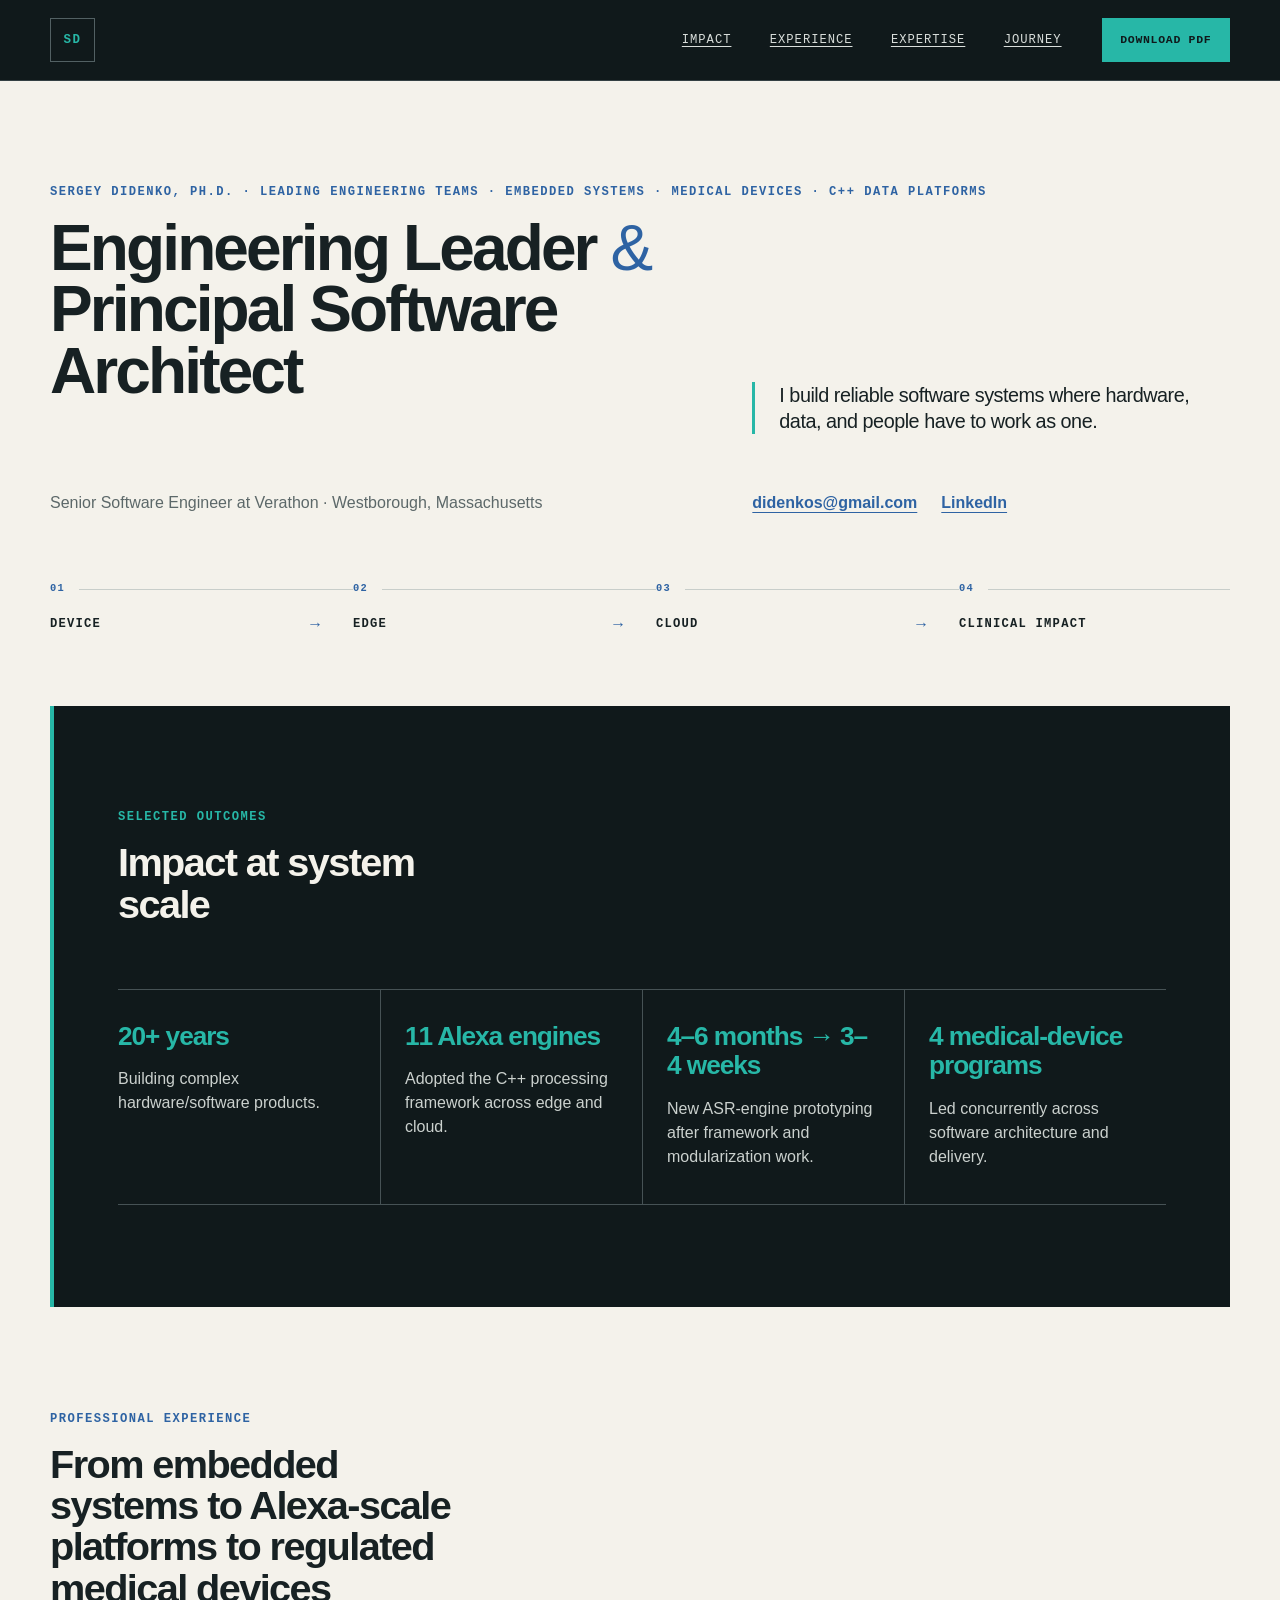
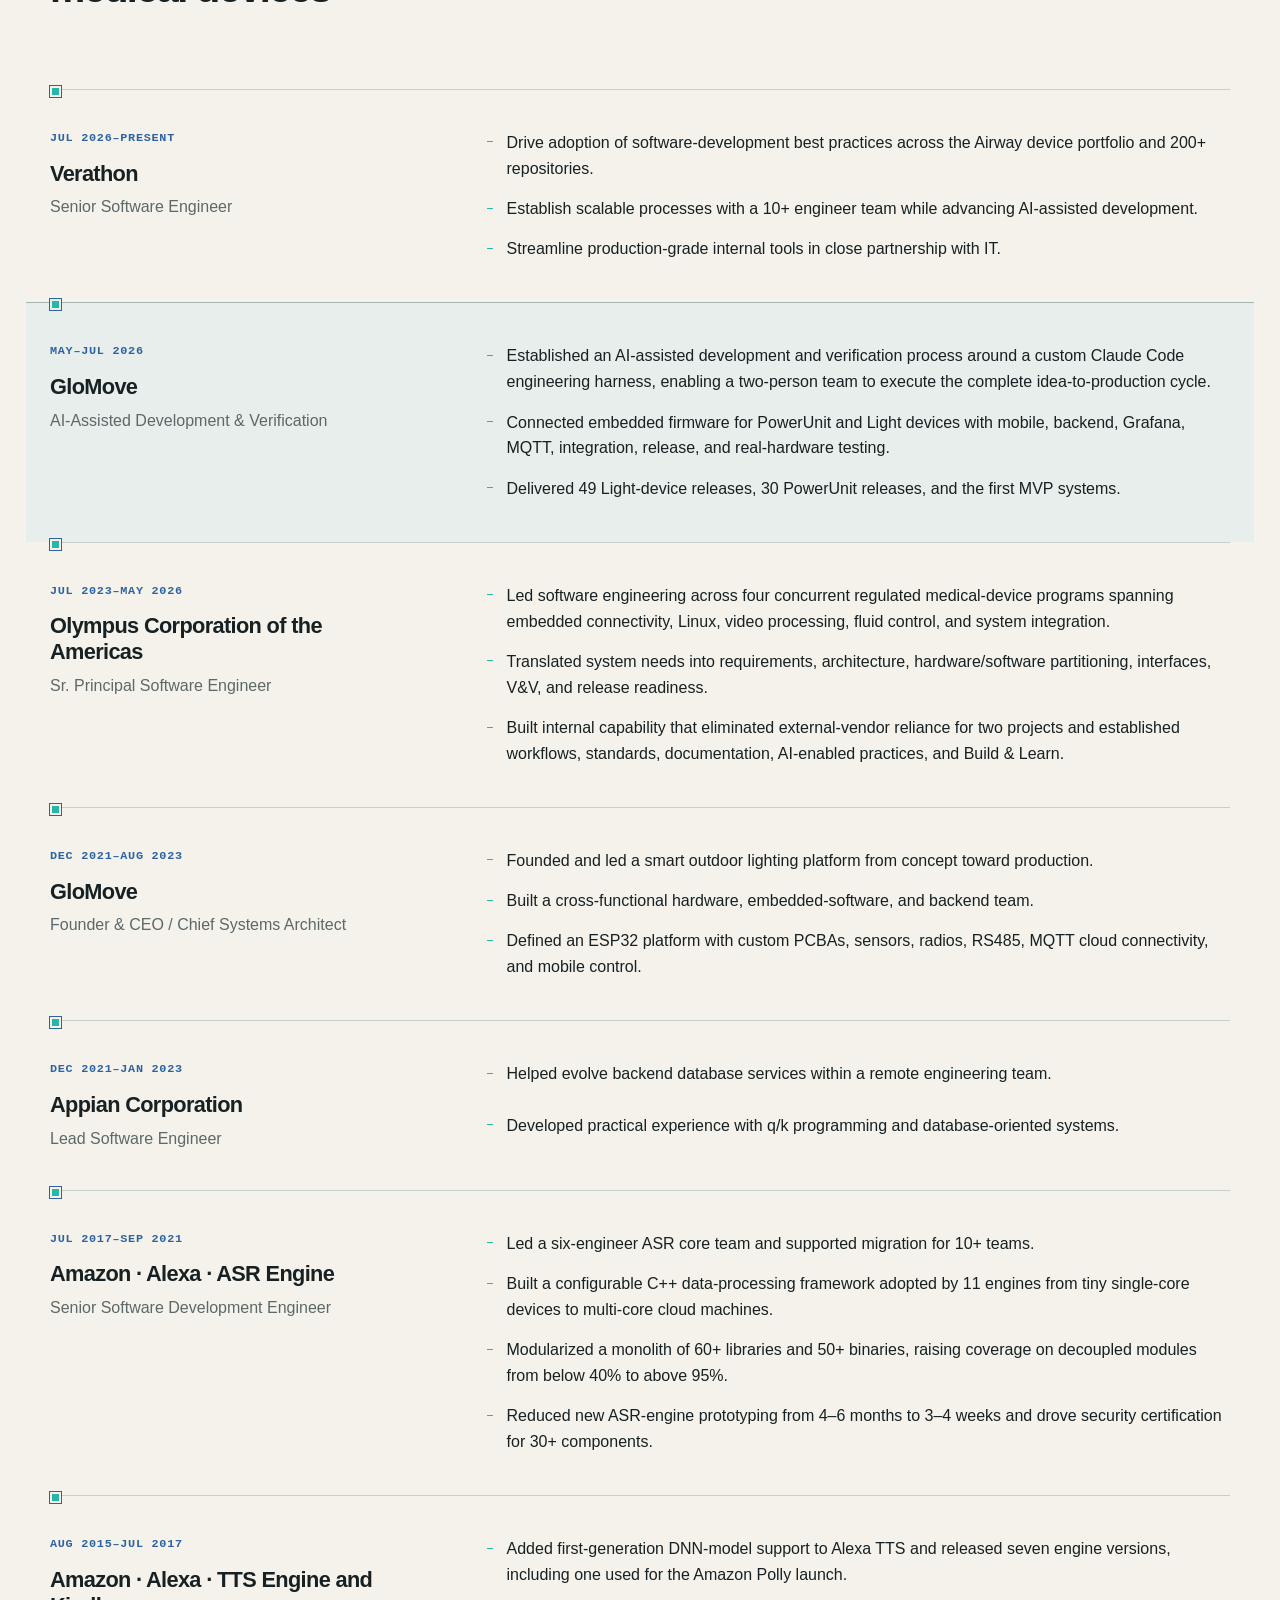
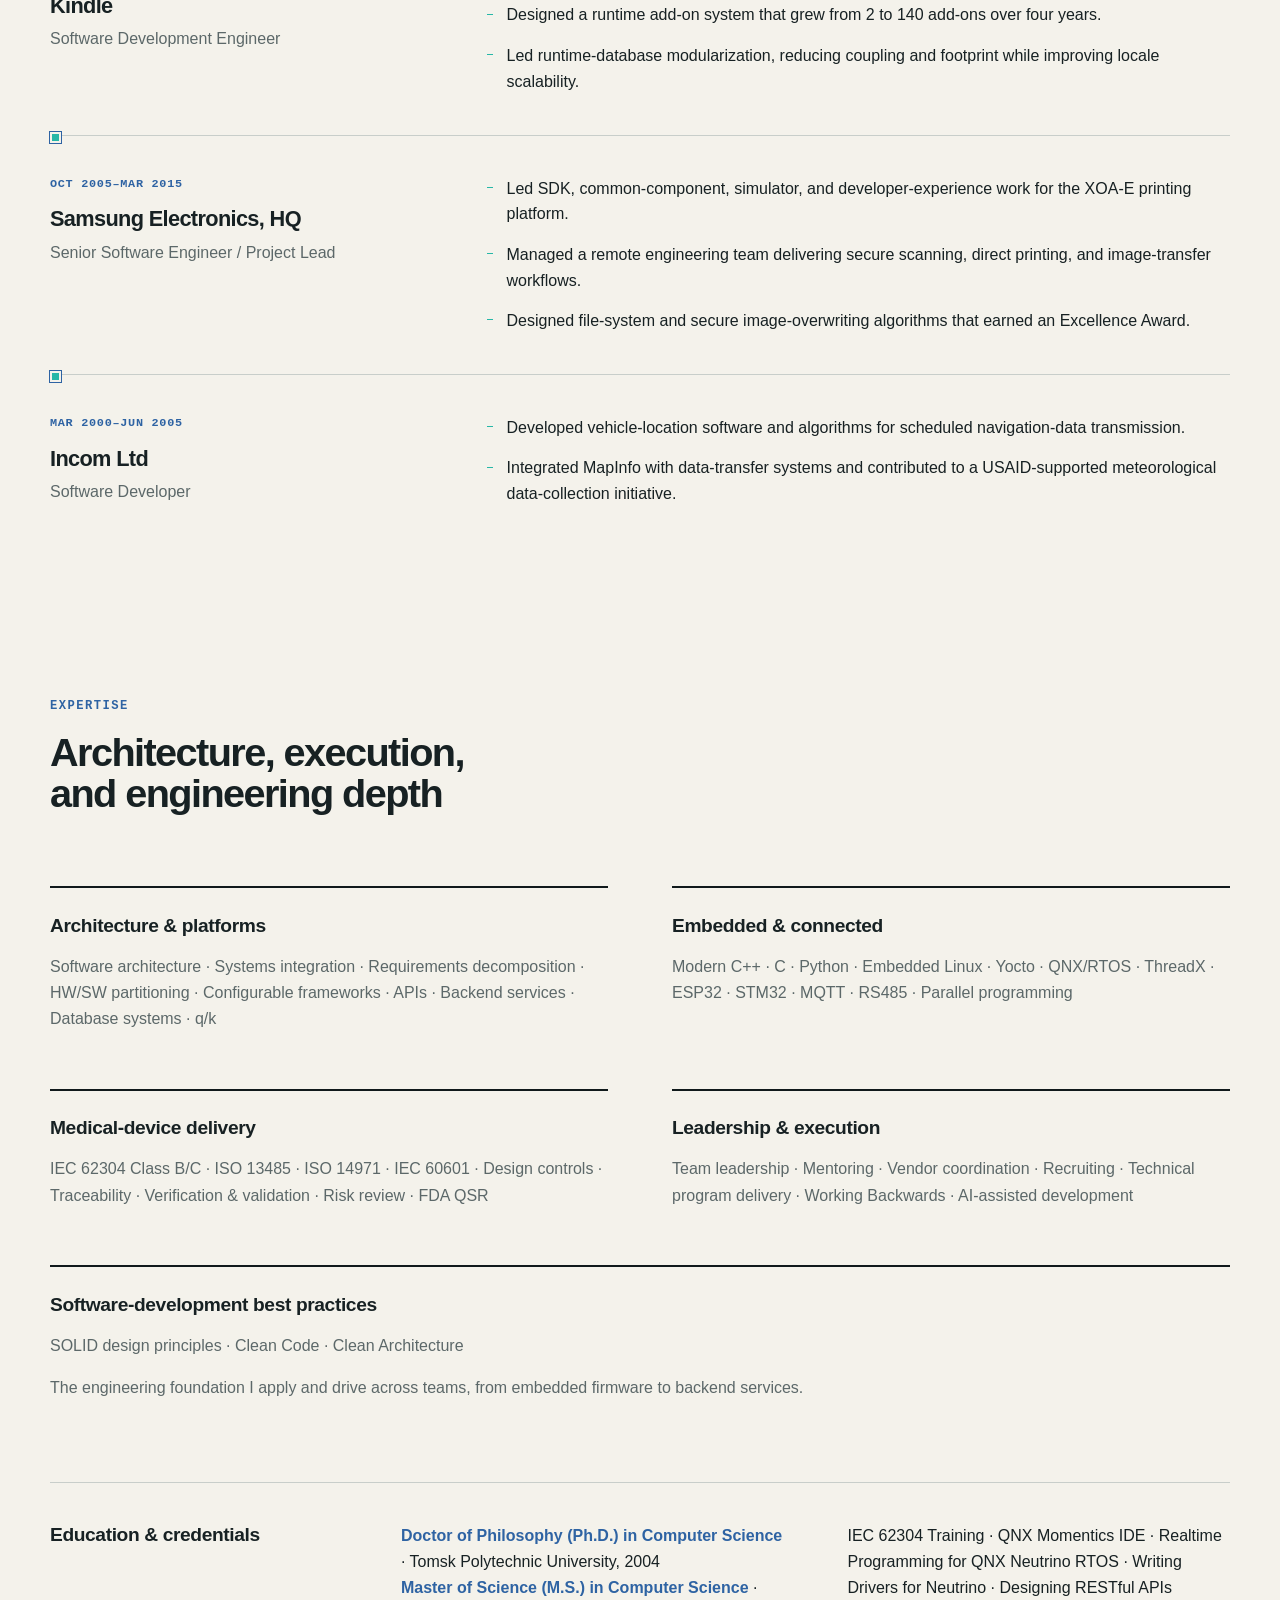
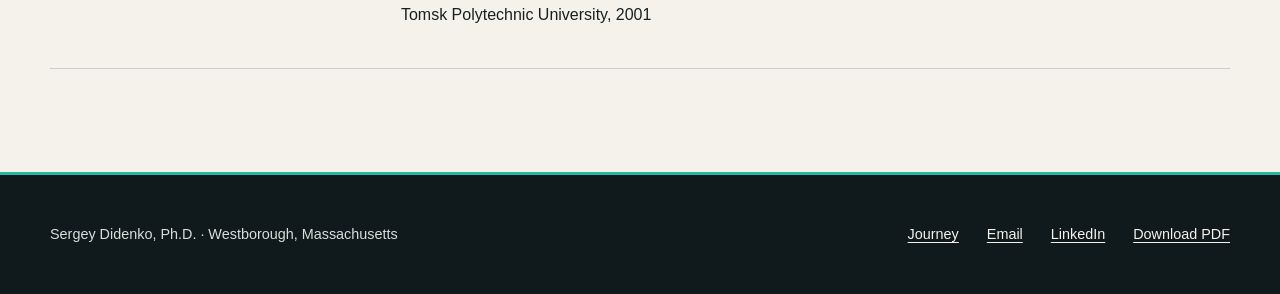
==== index.html @ 718d6b94 "Style the practices block like the other expertise cards Drop the white panel, teal left rail and bo" ====
<!doctype html>
<html lang="en">
<head>
  <meta charset="utf-8">
  <meta name="viewport" content="width=device-width, initial-scale=1">
  <meta name="description" content="Sergey Didenko, Ph.D. — engineering leader and principal software architect leading teams across embedded systems, Amazon Alexa, medical devices, and C++ data platforms.">
  <title>Sergey Didenko, Ph.D. | Engineering Leader &amp; Principal Software Architect</title>
  <link rel="stylesheet" href="styles.css">
  <script src="script.js" defer></script>
</head>
<body>
  <a class="skip-link" href="#main-content">Skip to content</a>
  <header class="site-header">
    <nav aria-label="Primary navigation">
      <a class="wordmark" href="#top" aria-label="Sergey Didenko, Ph.D., back to top">SD</a>
      <div class="nav-links">
        <a href="#impact">Impact</a>
        <a href="#experience">Experience</a>
        <a href="#expertise">Expertise</a>
        <a href="journey/">Journey</a>
      </div>
      <a class="button button-primary" href="assets/Sergey_Didenko_Resume.pdf" download>Download PDF</a>
    </nav>
  </header>
  <main id="main-content">
    <section class="hero" id="top" aria-labelledby="hero-title">
      <p class="eyebrow">Sergey Didenko, Ph.D. · Leading Engineering Teams · Embedded systems · Medical devices · C++ data platforms</p>
      <h1 id="hero-title">Engineering Leader <span>&amp;</span><br>Principal Software Architect</h1>
      <p class="hero-statement">I build reliable software systems where hardware, data, and people have to work as one.</p>
      <p class="current-role">Senior Software Engineer at Verathon · Westborough, Massachusetts</p>
      <div class="contact-links" aria-label="Contact links">
        <a href="mailto:didenkos@gmail.com">didenkos@gmail.com</a>
        <a href="https://www.linkedin.com/in/didenkos">LinkedIn</a>
      </div>
      <ol class="systems-path" aria-label="Systems perspective">
        <li>Device</li><li>Edge</li><li>Cloud</li><li>Clinical Impact</li>
      </ol>
    </section>
    <section class="impact section" id="impact" aria-labelledby="impact-title">
      <p class="section-kicker">Selected outcomes</p>
      <h2 class="reveal" id="impact-title">Impact at system scale</h2>
      <div class="impact-grid">
        <article class="reveal"><strong>20+ years</strong><p>Building complex hardware/software products.</p></article>
        <article class="reveal"><strong>11 Alexa engines</strong><p>Adopted the C++ processing framework across edge and cloud.</p></article>
        <article class="reveal"><strong>4–6 months → 3–4 weeks</strong><p>New ASR-engine prototyping after framework and modularization work.</p></article>
        <article class="reveal"><strong>4 medical-device programs</strong><p>Led concurrently across software architecture and delivery.</p></article>
      </div>
    </section>
    <section class="experience section" id="experience" aria-labelledby="experience-title">
      <p class="section-kicker">Professional experience</p>
      <h2 class="reveal" id="experience-title">From embedded systems to Alexa-scale platforms to regulated medical devices</h2>
      <article class="experience-item reveal">
        <header><p class="date">Jul 2026–Present</p><h3>Verathon</h3><p>Senior Software Engineer</p></header>
        <ul><li>Drive adoption of software-development best practices across the Airway device portfolio and 200+ repositories.</li><li>Establish scalable processes with a 10+ engineer team while advancing AI-assisted development.</li><li>Streamline production-grade internal tools in close partnership with IT.</li></ul>
      </article>
      <article class="experience-item reveal featured-project">
        <header><p class="date">May–Jul 2026</p><h3>GloMove</h3><p>AI-Assisted Development &amp; Verification</p></header>
        <ul><li>Established an AI-assisted development and verification process around a custom Claude Code engineering harness, enabling a two-person team to execute the complete idea-to-production cycle.</li><li>Connected embedded firmware for PowerUnit and Light devices with mobile, backend, Grafana, MQTT, integration, release, and real-hardware testing.</li><li>Delivered 49 Light-device releases, 30 PowerUnit releases, and the first MVP systems.</li></ul>
      </article>
      <article class="experience-item reveal">
        <header><p class="date">Jul 2023–May 2026</p><h3>Olympus Corporation of the Americas</h3><p>Sr. Principal Software Engineer</p></header>
        <ul><li>Led software engineering across four concurrent regulated medical-device programs spanning embedded connectivity, Linux, video processing, fluid control, and system integration.</li><li>Translated system needs into requirements, architecture, hardware/software partitioning, interfaces, V&amp;V, and release readiness.</li><li>Built internal capability that eliminated external-vendor reliance for two projects and established workflows, standards, documentation, AI-enabled practices, and Build &amp; Learn.</li></ul>
      </article>
      <article class="experience-item reveal">
        <header><p class="date">Dec 2021–Aug 2023</p><h3>GloMove</h3><p>Founder &amp; CEO / Chief Systems Architect</p></header>
        <ul><li>Founded and led a smart outdoor lighting platform from concept toward production.</li><li>Built a cross-functional hardware, embedded-software, and backend team.</li><li>Defined an ESP32 platform with custom PCBAs, sensors, radios, RS485, MQTT cloud connectivity, and mobile control.</li></ul>
      </article>
      <article class="experience-item reveal">
        <header><p class="date">Dec 2021–Jan 2023</p><h3>Appian Corporation</h3><p>Lead Software Engineer</p></header>
        <ul><li>Helped evolve backend database services within a remote engineering team.</li><li>Developed practical experience with q/k programming and database-oriented systems.</li></ul>
      </article>
      <article class="experience-item reveal">
        <header><p class="date">Jul 2017–Sep 2021</p><h3>Amazon · Alexa · ASR Engine</h3><p>Senior Software Development Engineer</p></header>
        <ul><li>Led a six-engineer ASR core team and supported migration for 10+ teams.</li><li>Built a configurable C++ data-processing framework adopted by 11 engines from tiny single-core devices to multi-core cloud machines.</li><li>Modularized a monolith of 60+ libraries and 50+ binaries, raising coverage on decoupled modules from below 40% to above 95%.</li><li>Reduced new ASR-engine prototyping from 4–6 months to 3–4 weeks and drove security certification for 30+ components.</li></ul>
      </article>
      <article class="experience-item reveal">
        <header><p class="date">Aug 2015–Jul 2017</p><h3>Amazon · Alexa · TTS Engine and Kindle</h3><p>Software Development Engineer</p></header>
        <ul><li>Added first-generation DNN-model support to Alexa TTS and released seven engine versions, including one used for the Amazon Polly launch.</li><li>Designed a runtime add-on system that grew from 2 to 140 add-ons over four years.</li><li>Led runtime-database modularization, reducing coupling and footprint while improving locale scalability.</li></ul>
      </article>
      <article class="experience-item reveal">
        <header><p class="date">Oct 2005–Mar 2015</p><h3>Samsung Electronics, HQ</h3><p>Senior Software Engineer / Project Lead</p></header>
        <ul><li>Led SDK, common-component, simulator, and developer-experience work for the XOA-E printing platform.</li><li>Managed a remote engineering team delivering secure scanning, direct printing, and image-transfer workflows.</li><li>Designed file-system and secure image-overwriting algorithms that earned an Excellence Award.</li></ul>
      </article>
      <article class="experience-item reveal">
        <header><p class="date">Mar 2000–Jun 2005</p><h3>Incom Ltd</h3><p>Software Developer</p></header>
        <ul><li>Developed vehicle-location software and algorithms for scheduled navigation-data transmission.</li><li>Integrated MapInfo with data-transfer systems and contributed to a USAID-supported meteorological data-collection initiative.</li></ul>
      </article>
    </section>
    <section class="expertise section" id="expertise" aria-labelledby="expertise-title">
      <p class="section-kicker">Expertise</p>
      <h2 class="reveal" id="expertise-title">Architecture, execution, and engineering depth</h2>
      <div class="expertise-grid">
        <article class="reveal"><h3>Architecture &amp; platforms</h3><p>Software architecture · Systems integration · Requirements decomposition · HW/SW partitioning · Configurable frameworks · APIs · Backend services · Database systems · q/k</p></article>
        <article class="reveal"><h3>Embedded &amp; connected</h3><p>Modern C++ · C · Python · Embedded Linux · Yocto · QNX/RTOS · ThreadX · ESP32 · STM32 · MQTT · RS485 · Parallel programming</p></article>
        <article class="reveal"><h3>Medical-device delivery</h3><p>IEC 62304 Class B/C · ISO 13485 · ISO 14971 · IEC 60601 · Design controls · Traceability · Verification &amp; validation · Risk review · FDA QSR</p></article>
        <article class="reveal"><h3>Leadership &amp; execution</h3><p>Team leadership · Mentoring · Vendor coordination · Recruiting · Technical program delivery · Working Backwards · AI-assisted development</p></article>
        <article class="practice-block reveal"><h3>Software-development best practices</h3><p>SOLID design principles · Clean Code · Clean Architecture</p><p>The engineering foundation I apply and drive across teams, from embedded firmware to backend services.</p></article>
      </div>
      <div class="credentials reveal">
        <h3>Education &amp; credentials</h3>
        <p><strong>Doctor of Philosophy (Ph.D.) in Computer Science</strong> · Tomsk Polytechnic University, 2004<br><strong>Master of Science (M.S.) in Computer Science</strong> · Tomsk Polytechnic University, 2001</p>
        <p>IEC 62304 Training · QNX Momentics IDE · Realtime Programming for QNX Neutrino RTOS · Writing Drivers for Neutrino · Designing RESTful APIs</p>
      </div>
    </section>
  </main>
  <footer>
    <p>Sergey Didenko, Ph.D. · Westborough, Massachusetts</p>
    <div><a href="journey/">Journey</a><a href="mailto:didenkos@gmail.com">Email</a><a href="https://www.linkedin.com/in/didenkos">LinkedIn</a><a href="assets/Sergey_Didenko_Resume.pdf" download>Download PDF</a></div>
  </footer>
</body>
</html>
---- styles.css ----
:root {
  --graphite: #10191b;
  --ivory: #f4f2eb;
  --signal: #27b7a7;
  --technical-blue: #2e63a3;
  --ink: #172123;
  --muted: #5c6869;
  --line: #c8ceca;
  --surface: #ffffff;
  --display: "Aptos Display", "Segoe UI", Inter, Arial, sans-serif;
  --body: Aptos, "Segoe UI", Inter, Arial, sans-serif;
  --mono: "SFMono-Regular", Consolas, "Liberation Mono", monospace;
  --content: 1180px;
  color-scheme: light;
}

* { box-sizing: border-box; }

html {
  overflow-x: hidden;
  scroll-behavior: smooth;
}

body {
  margin: 0;
  color: var(--ink);
  background: var(--ivory);
  font-family: var(--body);
  font-size: 1rem;
  line-height: 1.65;
  text-rendering: optimizeLegibility;
}

a {
  color: inherit;
  text-decoration-thickness: 1px;
  text-underline-offset: 0.22em;
}

a:hover { text-decoration-thickness: 2px; }

:focus-visible {
  outline: 3px solid var(--graphite);
  outline-offset: 3px;
  box-shadow: 0 0 0 3px var(--surface);
}

::selection {
  color: var(--graphite);
  background: var(--signal);
}

.skip-link {
  position: fixed;
  z-index: 100;
  top: 0.75rem;
  left: 0.75rem;
  padding: 0.7rem 1rem;
  color: var(--graphite);
  background: var(--signal);
  font-weight: 800;
  transform: translateY(-180%);
}

.skip-link:focus { transform: translateY(0); }

.site-header {
  position: relative;
  z-index: 10;
  color: var(--ivory);
  background: var(--graphite);
  border-bottom: 1px solid #344043;
}

.site-header nav {
  width: min(calc(100% - 4rem), var(--content));
  min-height: 5rem;
  margin: 0 auto;
  display: grid;
  grid-template-columns: auto 1fr auto;
  align-items: center;
  gap: 2.5rem;
}

.wordmark {
  width: 2.8rem;
  height: 2.8rem;
  display: grid;
  place-items: center;
  border: 1px solid #526063;
  color: var(--signal);
  font-family: var(--mono);
  font-size: 0.78rem;
  font-weight: 800;
  letter-spacing: 0.12em;
  text-decoration: none;
}

.nav-links {
  justify-self: end;
  display: flex;
  align-items: center;
  gap: clamp(1.25rem, 3vw, 2.5rem);
  font-family: var(--mono);
  font-size: 0.76rem;
  letter-spacing: 0.08em;
  text-transform: uppercase;
}

.nav-links a { color: #d9dedb; }

.button {
  display: inline-flex;
  min-height: 2.75rem;
  align-items: center;
  justify-content: center;
  padding: 0.65rem 1.1rem;
  border: 1px solid currentColor;
  font-family: var(--mono);
  font-size: 0.72rem;
  font-weight: 800;
  letter-spacing: 0.06em;
  line-height: 1.2;
  text-decoration: none;
  text-transform: uppercase;
}

.button-primary {
  color: var(--graphite);
  background: var(--signal);
  border-color: var(--signal);
}

main { overflow: hidden; }

.hero {
  width: min(calc(100% - 4rem), var(--content));
  min-height: 38rem;
  margin: 0 auto;
  padding: clamp(4.5rem, 8vw, 8rem) 0 4.5rem;
  display: grid;
  grid-template-columns: repeat(12, minmax(0, 1fr));
  column-gap: 1.5rem;
  align-content: center;
}

.eyebrow,
.section-kicker {
  margin: 0 0 1rem;
  color: var(--technical-blue);
  font-family: var(--mono);
  font-size: 0.76rem;
  font-weight: 800;
  letter-spacing: 0.12em;
  line-height: 1.5;
  text-transform: uppercase;
}

.hero .eyebrow { grid-column: 1 / -1; }

.hero h1 {
  grid-column: 1 / 10;
  margin: 0;
  max-width: 17ch;
  font-family: var(--display);
  font-size: clamp(3.2rem, 5vw, 4.6rem);
  font-weight: 720;
  letter-spacing: -0.045em;
  line-height: 0.96;
}

.hero h1 span {
  color: var(--technical-blue);
  font-weight: 400;
}

.hero-statement {
  grid-column: 8 / -1;
  margin: -1.25rem 0 0;
  padding-left: 1.5rem;
  border-left: 3px solid var(--signal);
  font-family: var(--display);
  font-size: clamp(1.15rem, 1.55vw, 1.45rem);
  font-weight: 520;
  letter-spacing: -0.025em;
  line-height: 1.32;
}

.current-role {
  grid-column: 1 / 7;
  margin: 3.5rem 0 0;
  color: var(--muted);
  font-size: 1rem;
}

.contact-links {
  grid-column: 8 / -1;
  align-self: end;
  display: flex;
  flex-wrap: wrap;
  gap: 0.75rem 1.5rem;
  margin-top: 3.5rem;
  color: var(--technical-blue);
  font-weight: 700;
}

.systems-path {
  grid-column: 1 / -1;
  position: relative;
  margin: 4.5rem 0 0;
  padding: 1.5rem 0 0;
  display: grid;
  grid-template-columns: repeat(4, 1fr);
  gap: 2rem;
  border-top: 1px solid var(--line);
  list-style: none;
  counter-reset: path-step;
}

.systems-path li {
  position: relative;
  color: var(--ink);
  font-family: var(--mono);
  font-size: 0.76rem;
  font-weight: 800;
  letter-spacing: 0.1em;
  text-transform: uppercase;
  counter-increment: path-step;
}

.systems-path li::before {
  content: "0" counter(path-step);
  position: absolute;
  top: -2.1rem;
  left: 0;
  min-width: 1.8rem;
  color: var(--technical-blue);
  background: var(--ivory);
  font-size: 0.65rem;
}

.systems-path li::after {
  content: "→";
  position: absolute;
  top: -0.1rem;
  right: 0;
  color: var(--technical-blue);
  font-size: 1rem;
}

.systems-path li:last-child::after { content: ""; }

.section {
  width: min(calc(100% - 4rem), var(--content));
  margin: 0 auto;
  padding: clamp(4.5rem, 8vw, 8rem) 0;
}

.section h2 {
  max-width: 20ch;
  margin: 0;
  font-family: var(--display);
  font-size: clamp(1.75rem, 3.1vw, 2.9rem);
  font-weight: 720;
  letter-spacing: -0.04em;
  line-height: 1.04;
}

.impact {
  position: relative;
  width: min(calc(100% - 4rem), var(--content));
  padding: clamp(4.5rem, 8vw, 6.5rem) clamp(2rem, 5vw, 4.5rem);
  color: var(--ivory);
  background: var(--graphite);
  border-left: 4px solid var(--signal);
}

.impact .section-kicker { color: var(--signal); }

.impact h2 { max-width: 14ch; }

.impact-grid {
  margin-top: 4rem;
  display: grid;
  grid-template-columns: repeat(4, minmax(0, 1fr));
  border-top: 1px solid #465255;
  border-bottom: 1px solid #465255;
}

.impact-grid article {
  min-width: 0;
  padding: 2rem 1.5rem 2.2rem 0;
}

.impact-grid article + article {
  padding-left: 1.5rem;
  border-left: 1px solid #465255;
}

.impact-grid strong {
  display: block;
  color: var(--signal);
  font-family: var(--display);
  font-size: clamp(1.55rem, 2.05vw, 2.05rem);
  font-weight: 680;
  letter-spacing: -0.04em;
  line-height: 1.12;
}

.impact-grid p {
  margin: 1rem 0 0;
  color: #cbd1ce;
  font-size: 1rem;
  line-height: 1.5;
}

.experience { padding-bottom: 3rem; }

.experience > h2 { margin-bottom: 5rem; }

.experience-item {
  position: relative;
  padding: 2.5rem 0;
  display: grid;
  grid-template-columns: minmax(15rem, 0.75fr) 1.55fr;
  gap: clamp(2rem, 6vw, 6rem);
  border-top: 1px solid var(--line);
}

.experience-item::before {
  content: "";
  position: absolute;
  top: -4px;
  left: 0;
  width: 7px;
  height: 7px;
  background: var(--signal);
  border: 2px solid var(--ivory);
  box-shadow: 0 0 0 1px var(--technical-blue);
}

.experience-item header { min-width: 0; }

.experience-item .date {
  margin: 0 0 0.85rem;
  color: var(--technical-blue);
  font-family: var(--mono);
  font-size: 0.74rem;
  font-weight: 800;
  letter-spacing: 0.06em;
  line-height: 1.45;
  text-transform: uppercase;
}

.experience-item h3 {
  margin: 0;
  font-family: var(--display);
  font-size: clamp(1.2rem, 1.7vw, 1.55rem);
  font-weight: 720;
  letter-spacing: -0.03em;
  line-height: 1.18;
}

.experience-item header > p:last-child {
  margin: 0.55rem 0 0;
  color: var(--muted);
  line-height: 1.45;
}

.experience-item ul {
  margin: 0;
  padding: 0;
  display: grid;
  gap: 0.9rem;
  list-style: none;
}

.experience-item li {
  position: relative;
  padding-left: 1.25rem;
  font-size: 1rem;
  line-height: 1.62;
}

.experience-item li::before {
  content: "";
  position: absolute;
  top: 0.72em;
  left: 0;
  width: 0.38rem;
  height: 1px;
  background: var(--signal);
}

.featured-project {
  margin: 0 -1.5rem;
  padding-right: 1.5rem;
  padding-left: 1.5rem;
  background: #e7eeeb;
  border-top-color: #a6b6b1;
}

.featured-project::before {
  left: 1.5rem;
  border-color: #e7eeeb;
}

.expertise { padding-top: clamp(4.5rem, 8vw, 7rem); }

.expertise > h2 { margin-bottom: 4.5rem; }

.expertise-grid {
  display: grid;
  grid-template-columns: repeat(2, minmax(0, 1fr));
  gap: 3.5rem 4rem;
}

.expertise-grid article {
  padding-top: 1.6rem;
  border-top: 2px solid var(--graphite);
}

.expertise-grid h3,
.credentials h3 {
  margin: 0;
  font-family: var(--display);
  font-size: 1.2rem;
  letter-spacing: -0.02em;
  line-height: 1.25;
}

.expertise-grid p {
  margin: 1rem 0 0;
  color: var(--muted);
  font-size: 1rem;
}

.expertise-grid .practice-block { grid-column: 1 / -1; }

.credentials {
  margin-top: 5rem;
  padding: 2.5rem 0;
  display: grid;
  grid-template-columns: 0.75fr 1fr 1fr;
  gap: clamp(2rem, 5vw, 5rem);
  border-top: 1px solid var(--line);
  border-bottom: 1px solid var(--line);
}

.credentials p { margin: 0; }

.credentials strong { color: var(--technical-blue); }

footer {
  padding: 3rem max(2rem, calc((100vw - var(--content)) / 2));
  display: flex;
  align-items: center;
  justify-content: space-between;
  gap: 2rem;
  color: #d9dedb;
  background: var(--graphite);
  border-top: 3px solid var(--signal);
  font-size: 0.9rem;
}

footer p { margin: 0; }

footer div {
  display: flex;
  flex-wrap: wrap;
  gap: 1rem 1.75rem;
}

footer a { color: var(--ivory); }

[data-enhanced="true"] .reveal {
  opacity: 0;
  transform: translateY(18px);
  transition: opacity 500ms ease, transform 500ms ease;
}

[data-enhanced="true"] .reveal.is-visible {
  opacity: 1;
  transform: none;
}

@media (max-width: 900px) {
  .hero h1 { grid-column: 1 / -1; }

  .hero-statement {
    grid-column: 7 / -1;
    margin-top: 2.75rem;
  }

  .current-role { grid-column: 1 / 7; }

  .contact-links { grid-column: 7 / -1; }

  .impact-grid { grid-template-columns: repeat(2, minmax(0, 1fr)); }

  .impact-grid article:nth-child(3) {
    padding-left: 0;
    border-left: 0;
    border-top: 1px solid #465255;
  }

  .impact-grid article:nth-child(4) { border-top: 1px solid #465255; }

  .credentials { grid-template-columns: 1fr 1fr; }

  .credentials h3 { grid-column: 1 / -1; }
}

@media (max-width: 760px) {
  .site-header nav {
    width: calc(100% - 2.5rem);
    min-height: 4.5rem;
    grid-template-columns: 1fr auto;
    gap: 1rem;
  }

  .nav-links { display: none; }

  .button { min-height: 2.6rem; }

  .hero,
  .section {
    width: calc(100% - 2.5rem);
  }

  .hero {
    min-height: auto;
    padding: 4.5rem 0 3.5rem;
    grid-template-columns: 1fr;
  }

  .hero .eyebrow,
  .hero h1,
  .hero-statement,
  .current-role,
  .contact-links,
  .systems-path {
    grid-column: 1;
  }

  .hero h1 {
    max-width: none;
    font-size: clamp(2.1rem, 9vw, 3.2rem);
  }

  .hero-statement {
    margin: 2.5rem 0 0;
    padding-left: 1rem;
  }

  .current-role { margin-top: 2.5rem; }

  .contact-links { margin-top: 1.25rem; }

  .systems-path {
    margin-top: 3.5rem;
    padding-top: 0;
    grid-template-columns: 1fr;
    gap: 0;
    border-top: 0;
    border-left: 1px solid var(--line);
  }

  .systems-path li {
    min-height: 4.25rem;
    padding: 0.15rem 0 2.2rem 2rem;
  }

  .systems-path li::before {
    top: 0;
    left: -0.65rem;
    width: 1.3rem;
    min-width: 0;
    height: 1.3rem;
    display: grid;
    place-items: center;
    color: var(--ivory);
    background: var(--technical-blue);
    font-size: 0.58rem;
  }

  .systems-path li::after {
    content: "↓";
    top: 1.5rem;
    right: auto;
    left: -0.33rem;
  }

  .systems-path li:last-child {
    min-height: 1.5rem;
    padding-bottom: 0;
  }

  .systems-path li:last-child::after { content: ""; }

  .impact {
    width: calc(100% - 2.5rem);
    padding-right: 1.5rem;
    padding-left: 1.5rem;
  }

  .impact-grid,
  .expertise-grid { grid-template-columns: 1fr; }

  .impact-grid { margin-top: 3rem; }

  .impact-grid article,
  .impact-grid article + article {
    padding: 1.75rem 0;
    border-top: 1px solid #465255;
    border-left: 0;
  }

  .impact-grid article:first-child { border-top: 0; }

  .experience > h2,
  .expertise > h2 { margin-bottom: 3.25rem; }

  .experience-item {
    grid-template-columns: 1fr;
    gap: 1.75rem;
  }

  .featured-project {
    margin: 0 -0.75rem;
    padding-right: 0.75rem;
    padding-left: 0.75rem;
  }

  .featured-project::before { left: 0.75rem; }

  .expertise-grid { gap: 2.5rem; }

  .credentials {
    grid-template-columns: 1fr;
    gap: 2rem;
  }

  .credentials h3 { grid-column: auto; }

  footer {
    align-items: flex-start;
    flex-direction: column;
    padding-right: 1.25rem;
    padding-left: 1.25rem;
  }
}

@media (prefers-reduced-motion: reduce) {
  html { scroll-behavior: auto; }

  *, *::before, *::after {
    animation-duration: 0.01ms !important;
    animation-iteration-count: 1 !important;
    transition-duration: 0.01ms !important;
  }
}

@media print {
  *,
  *::before,
  *::after {
    animation: none !important;
    transform: none !important;
    transition: none !important;
  }

  html,
  main {
    overflow: visible;
  }

  body,
  .impact,
  .featured-project,
  footer {
    color: #000 !important;
    background: #fff !important;
  }

  .impact *,
  .featured-project *,
  footer * {
    color: #000 !important;
  }

  .impact,
  .impact-grid,
  .impact-grid article,
  .impact-grid article + article,
  .featured-project,
  footer {
    border-color: #000 !important;
    box-shadow: none !important;
  }

  .site-header,
  .skip-link,
  .button {
    display: none !important;
  }

  [data-enhanced="true"] .reveal,
  [data-enhanced="true"] .reveal.is-visible {
    opacity: 1 !important;
    transform: none !important;
    transition: none !important;
  }
}
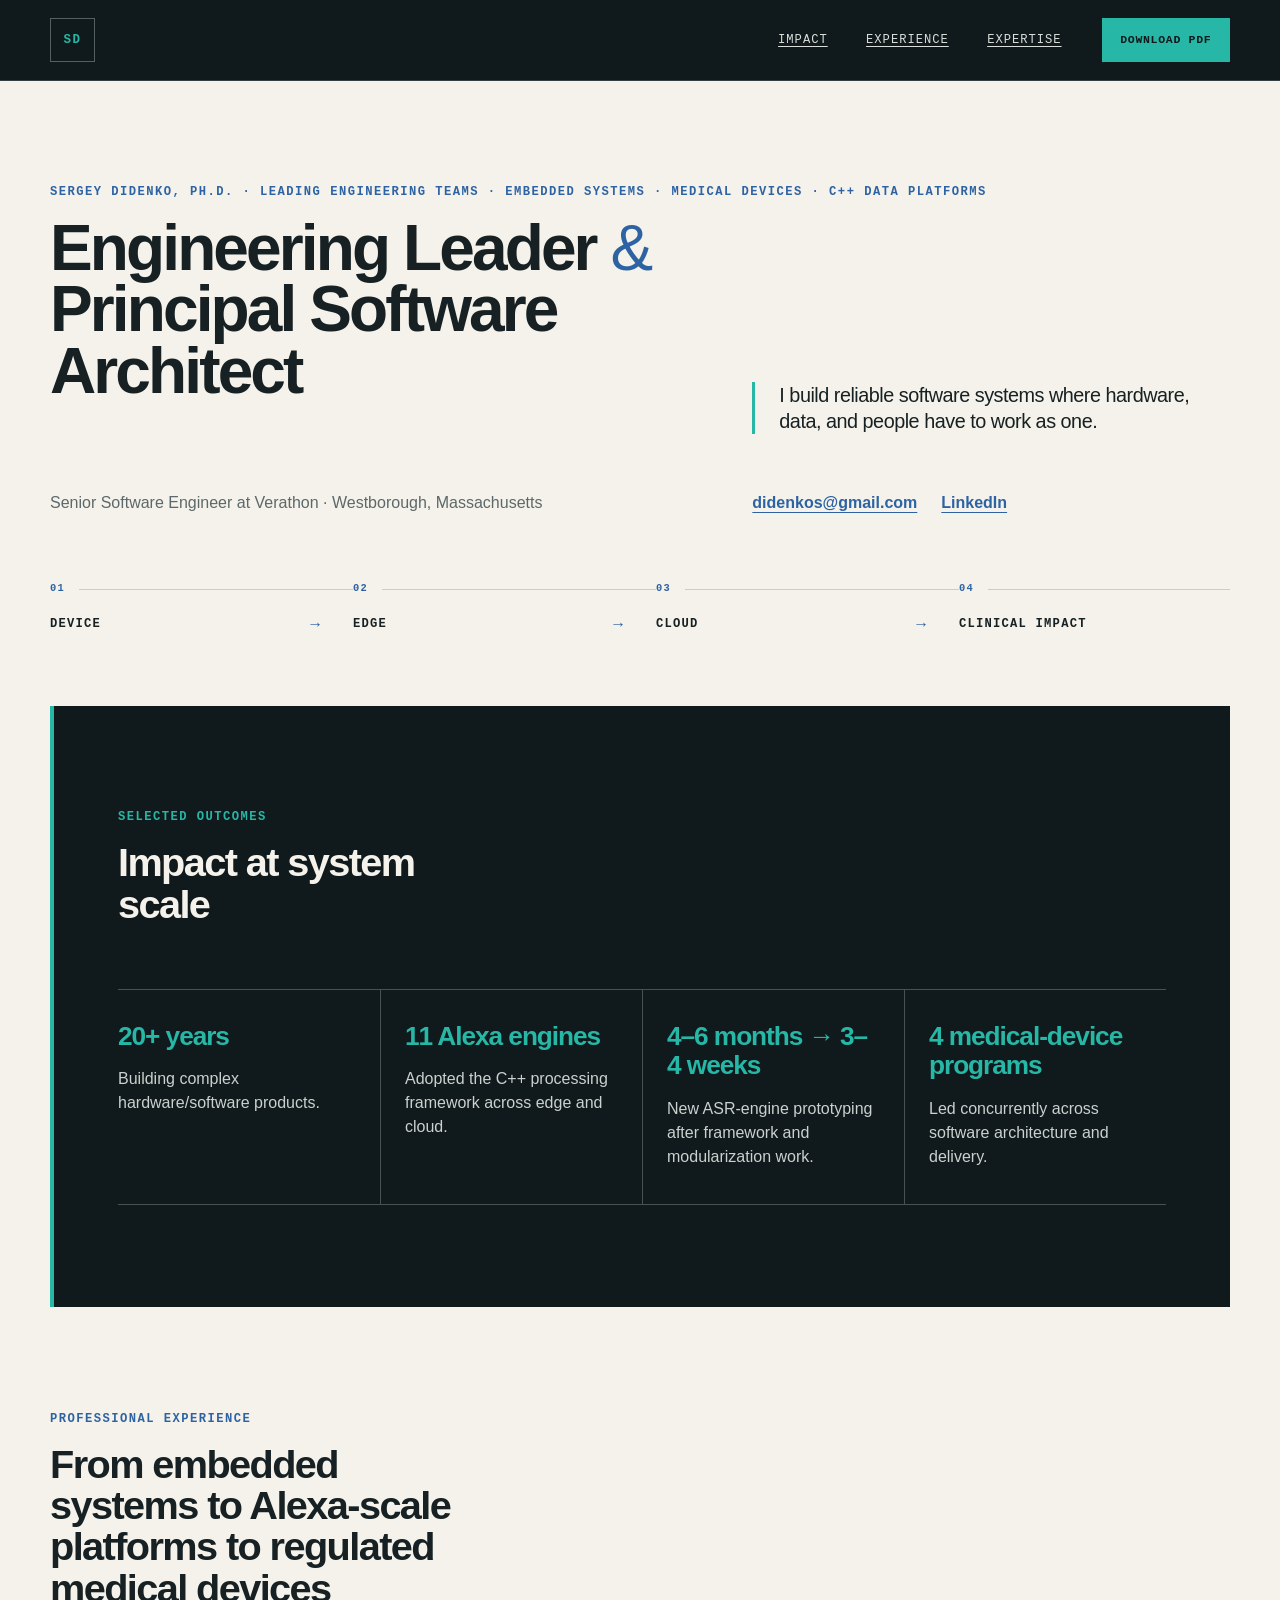
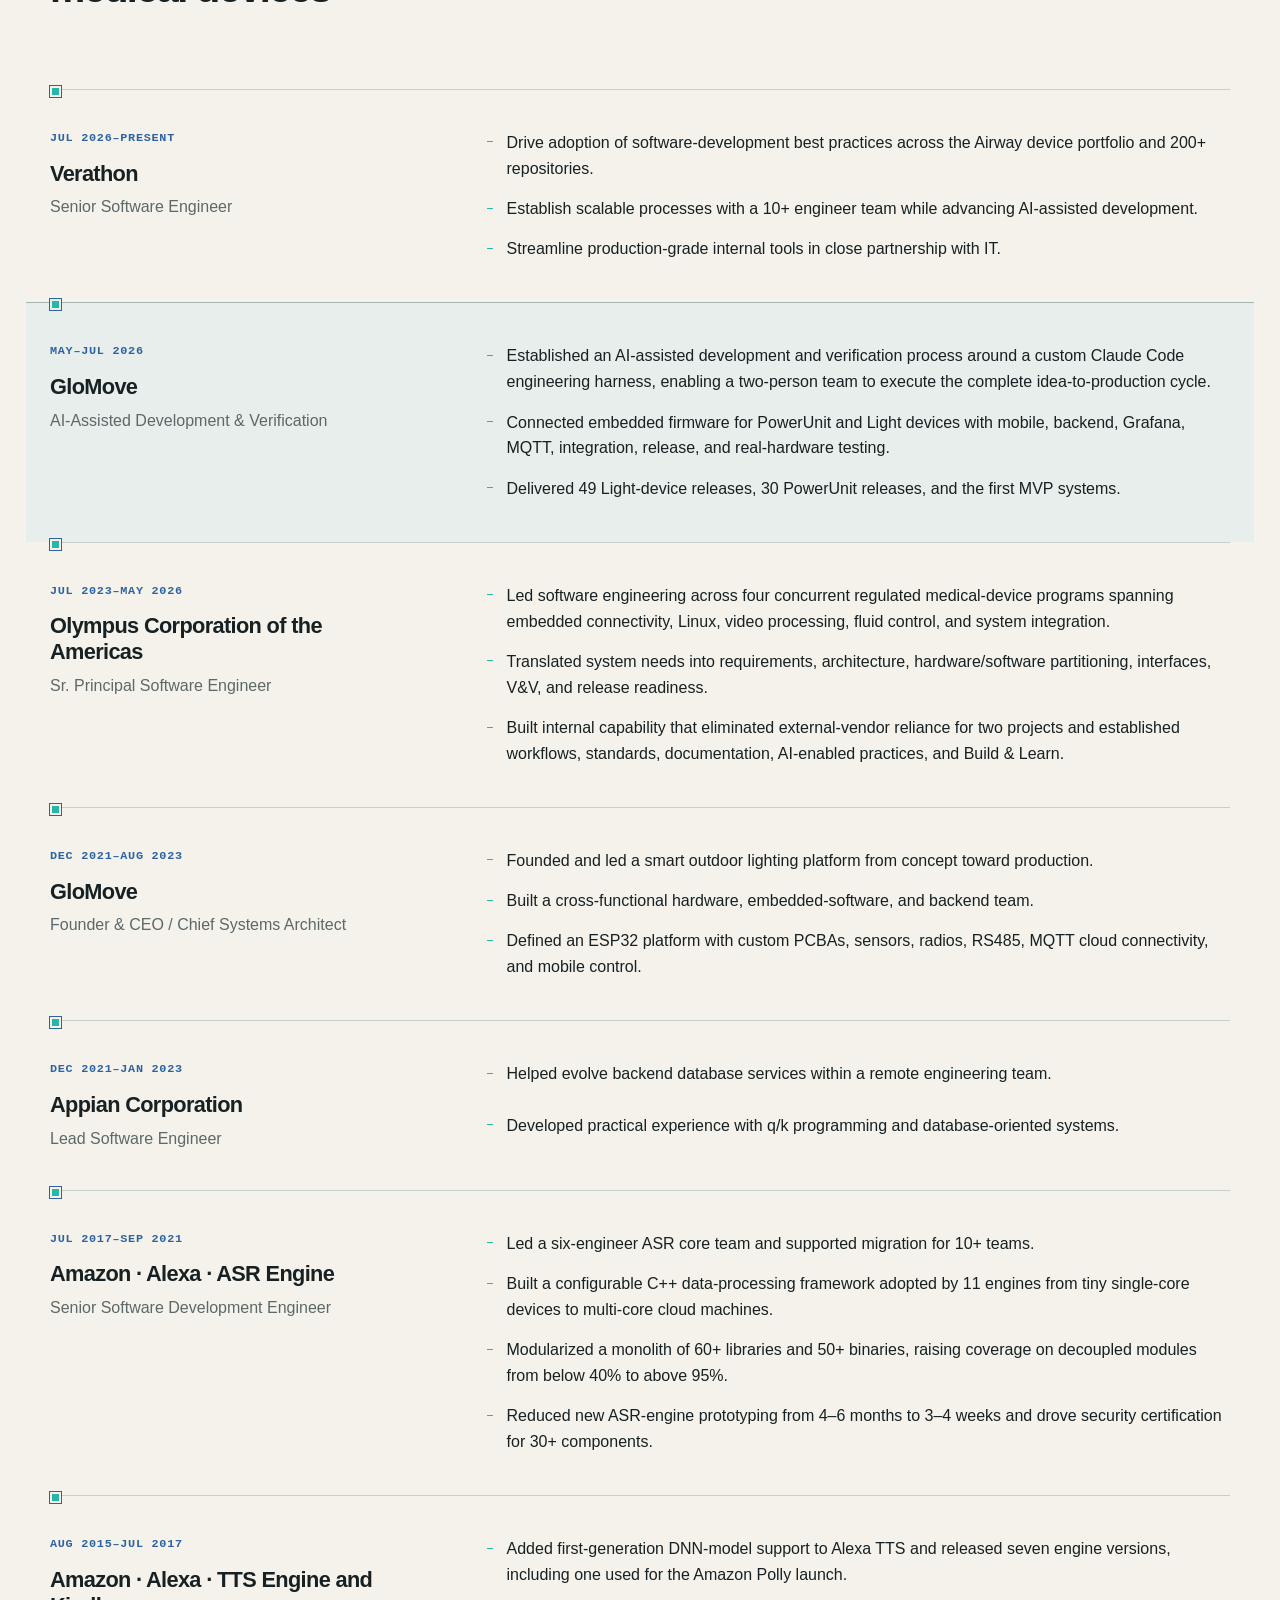
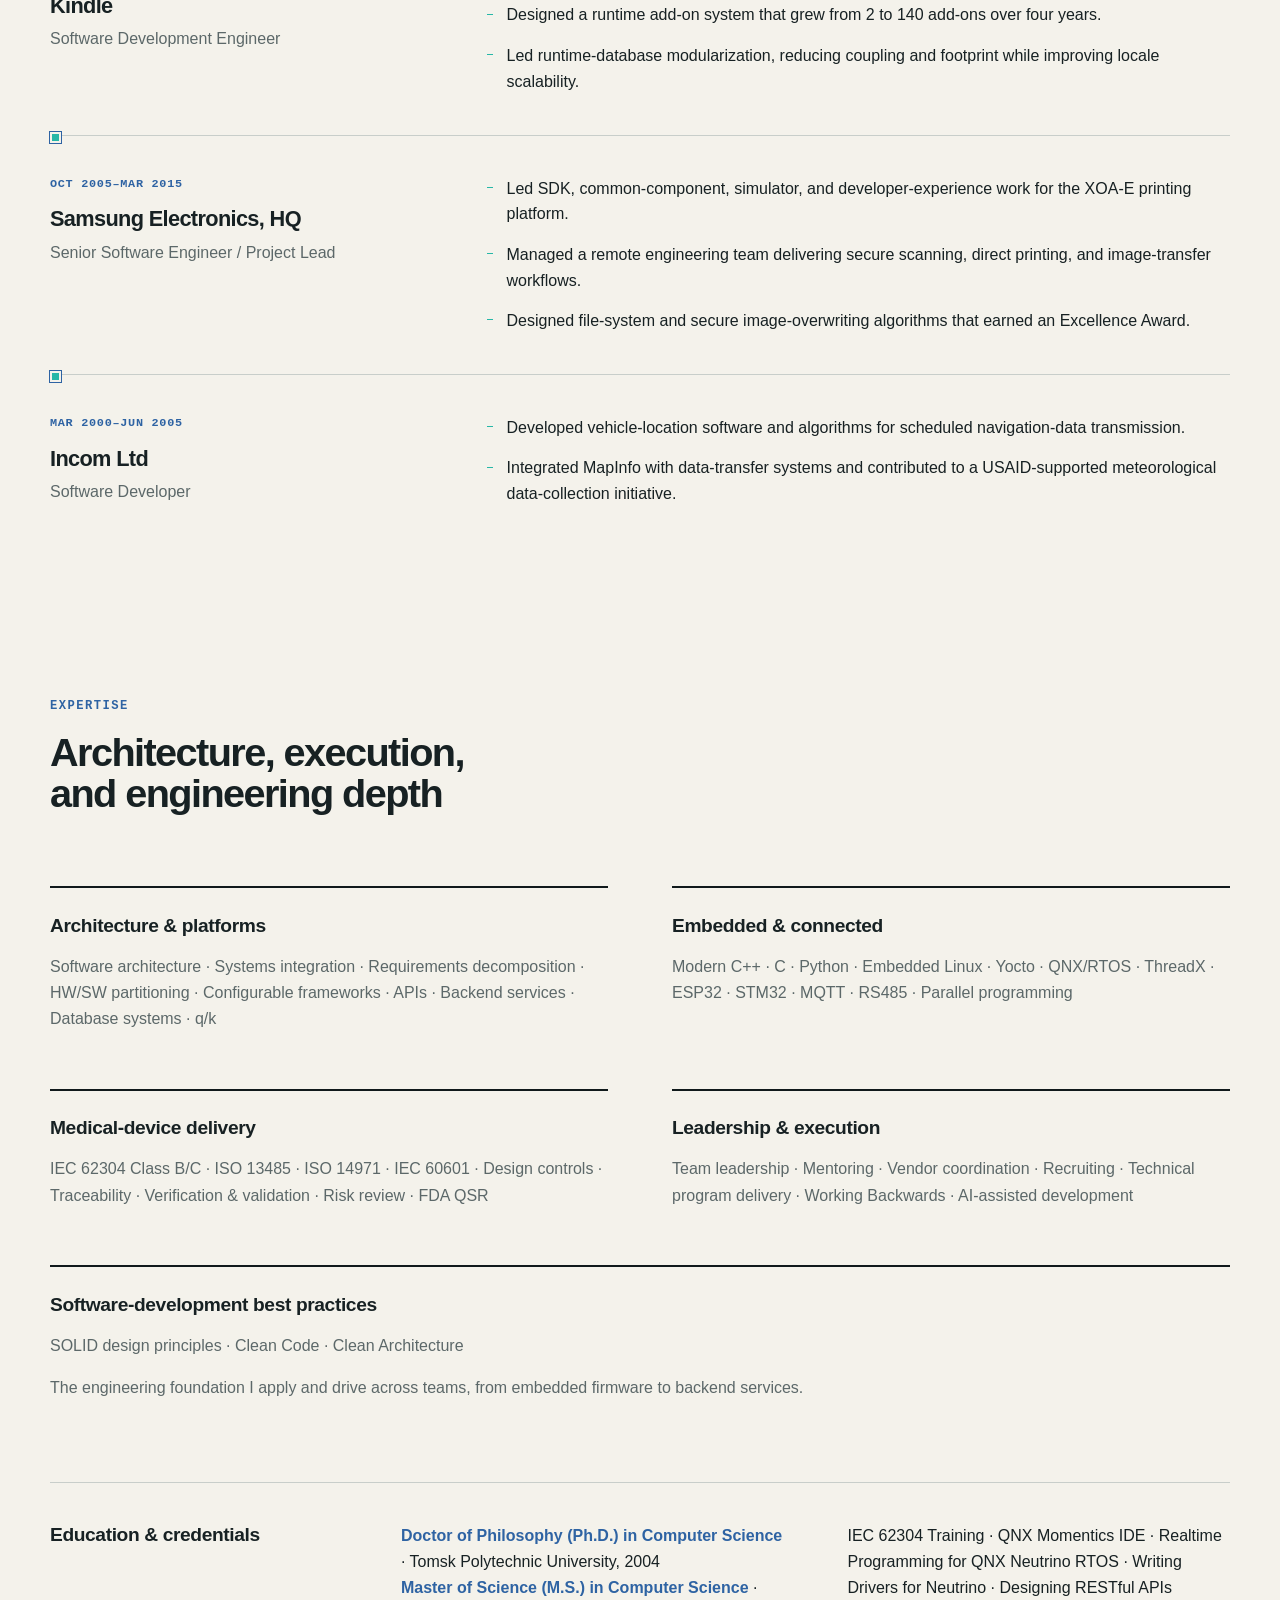
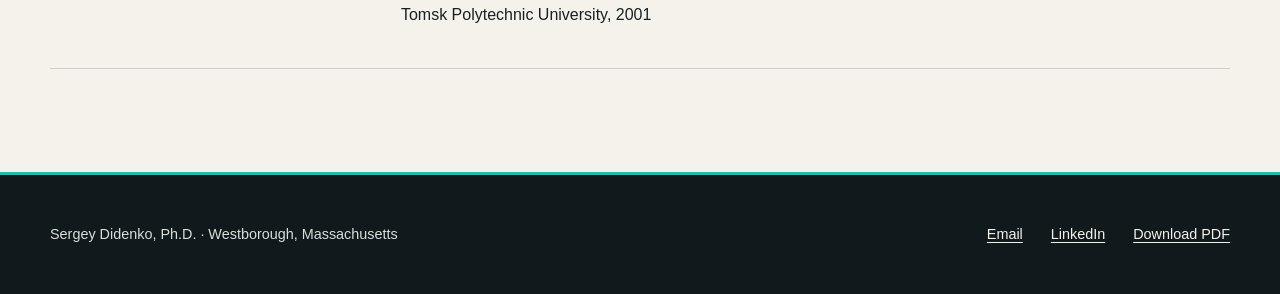
==== commit 06105e59: "Style the practices block like the other expertise cards Drop the white panel, teal left rail and bo" ====
--- a/index.html
+++ b/index.html
@@ -17,7 +17,6 @@
         <a href="#impact">Impact</a>
         <a href="#experience">Experience</a>
         <a href="#expertise">Expertise</a>
-        <a href="journey/">Journey</a>
       </div>
       <a class="button button-primary" href="assets/Sergey_Didenko_Resume.pdf" download>Download PDF</a>
     </nav>
@@ -105,7 +104,7 @@
   </main>
   <footer>
     <p>Sergey Didenko, Ph.D. · Westborough, Massachusetts</p>
-    <div><a href="journey/">Journey</a><a href="mailto:didenkos@gmail.com">Email</a><a href="https://www.linkedin.com/in/didenkos">LinkedIn</a><a href="assets/Sergey_Didenko_Resume.pdf" download>Download PDF</a></div>
+    <div><a href="mailto:didenkos@gmail.com">Email</a><a href="https://www.linkedin.com/in/didenkos">LinkedIn</a><a href="assets/Sergey_Didenko_Resume.pdf" download>Download PDF</a></div>
   </footer>
 </body>
 </html>
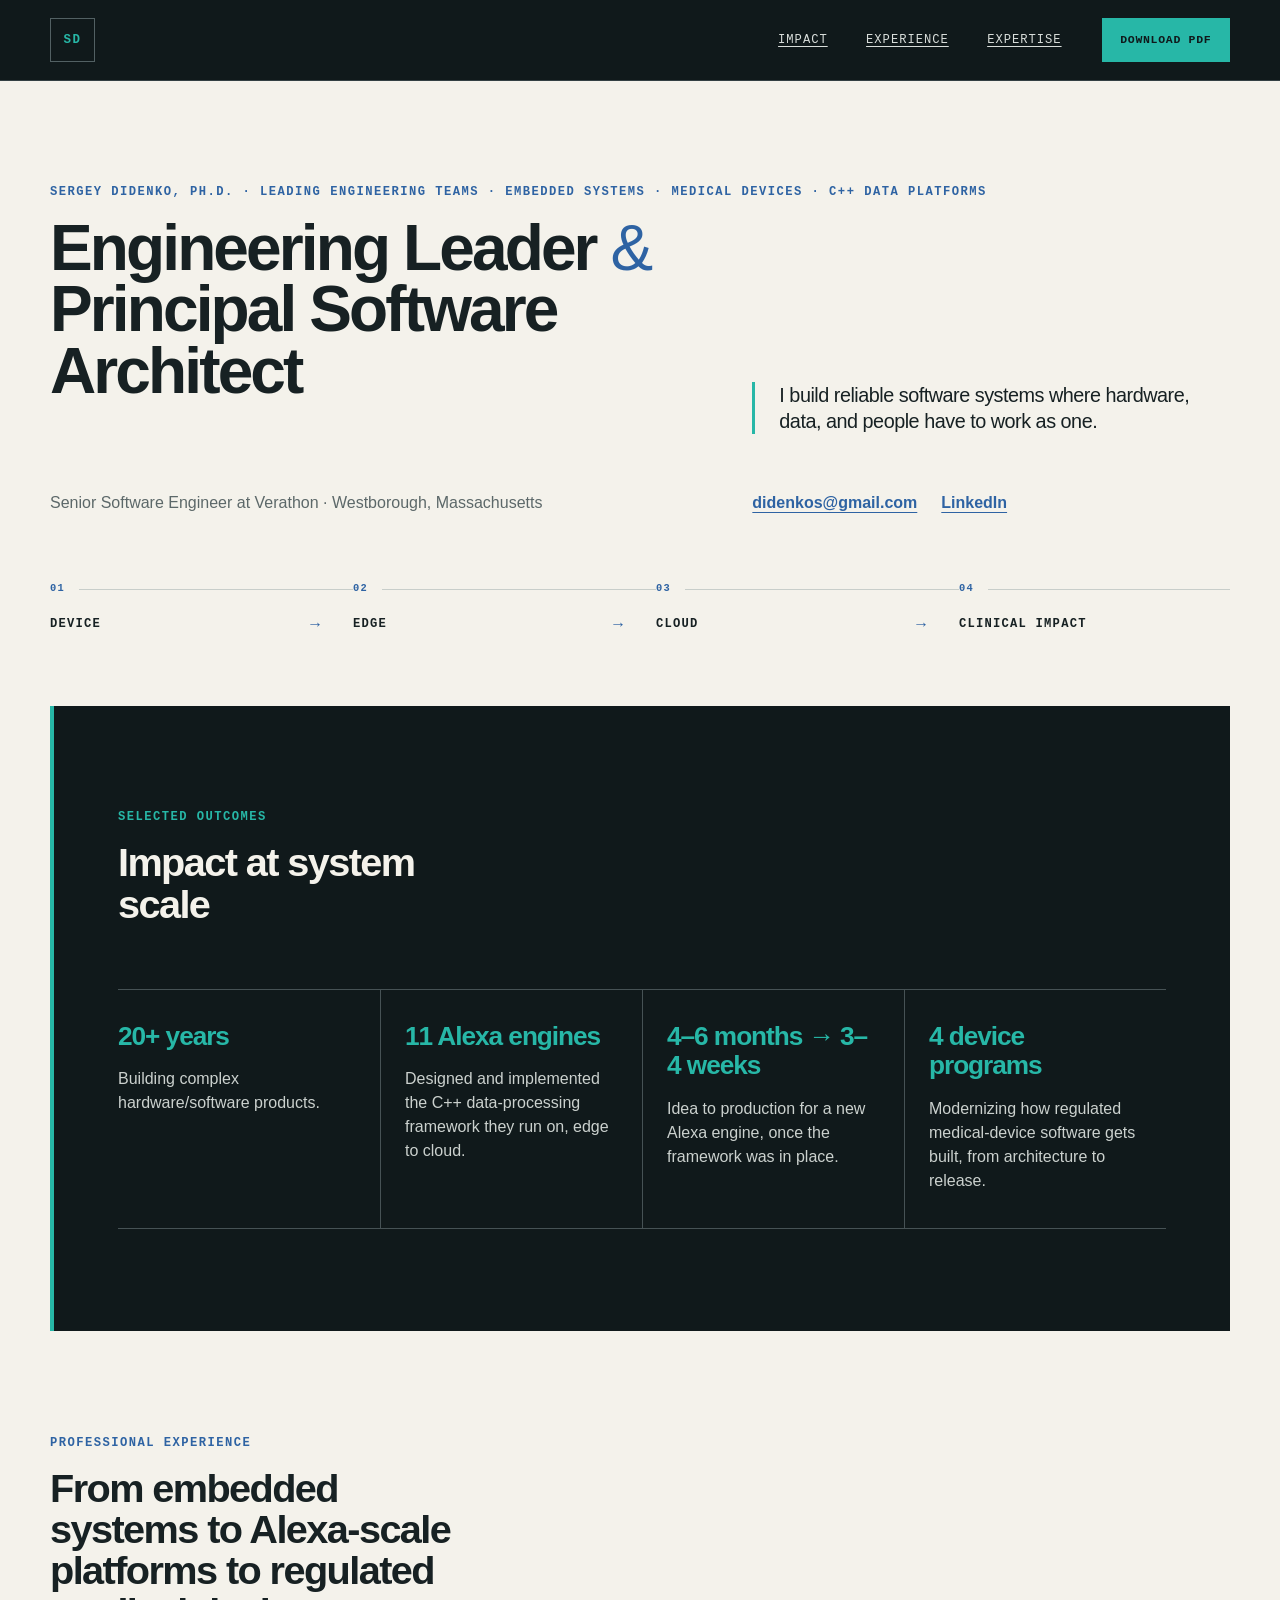
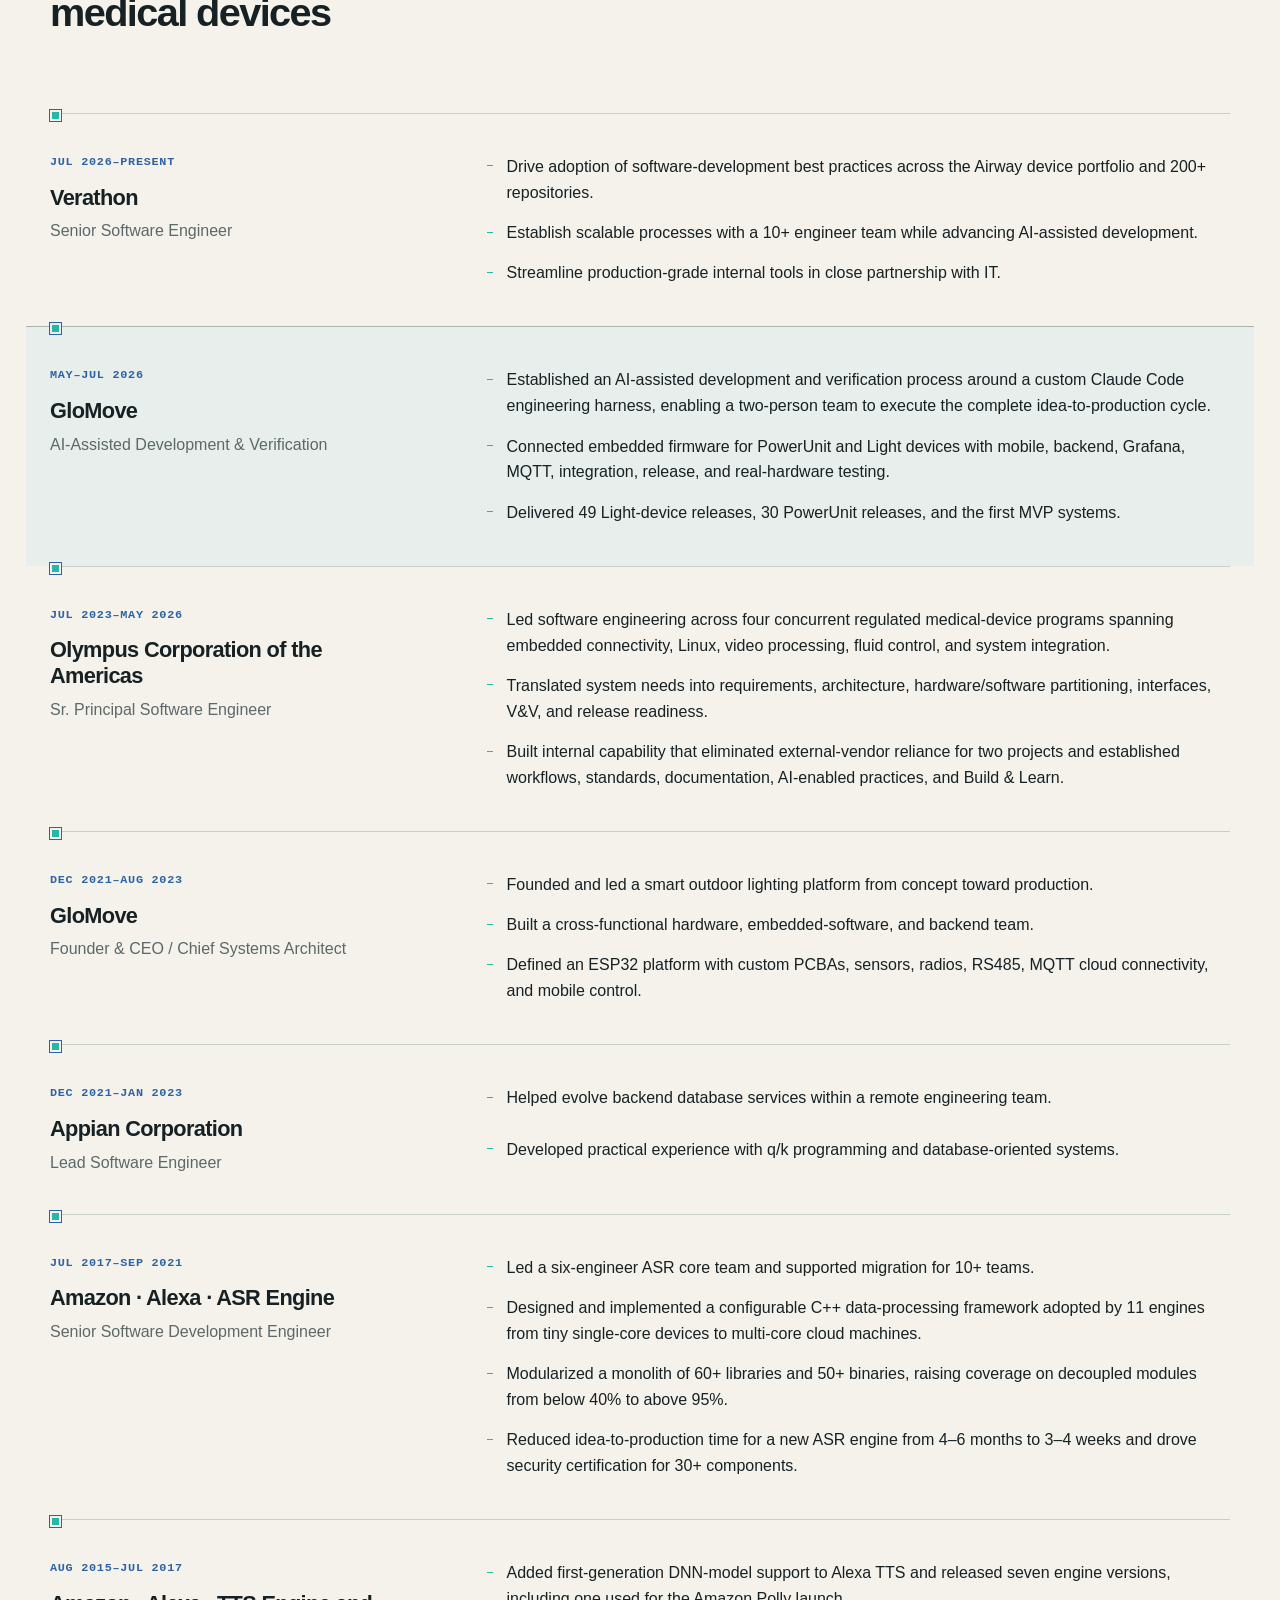
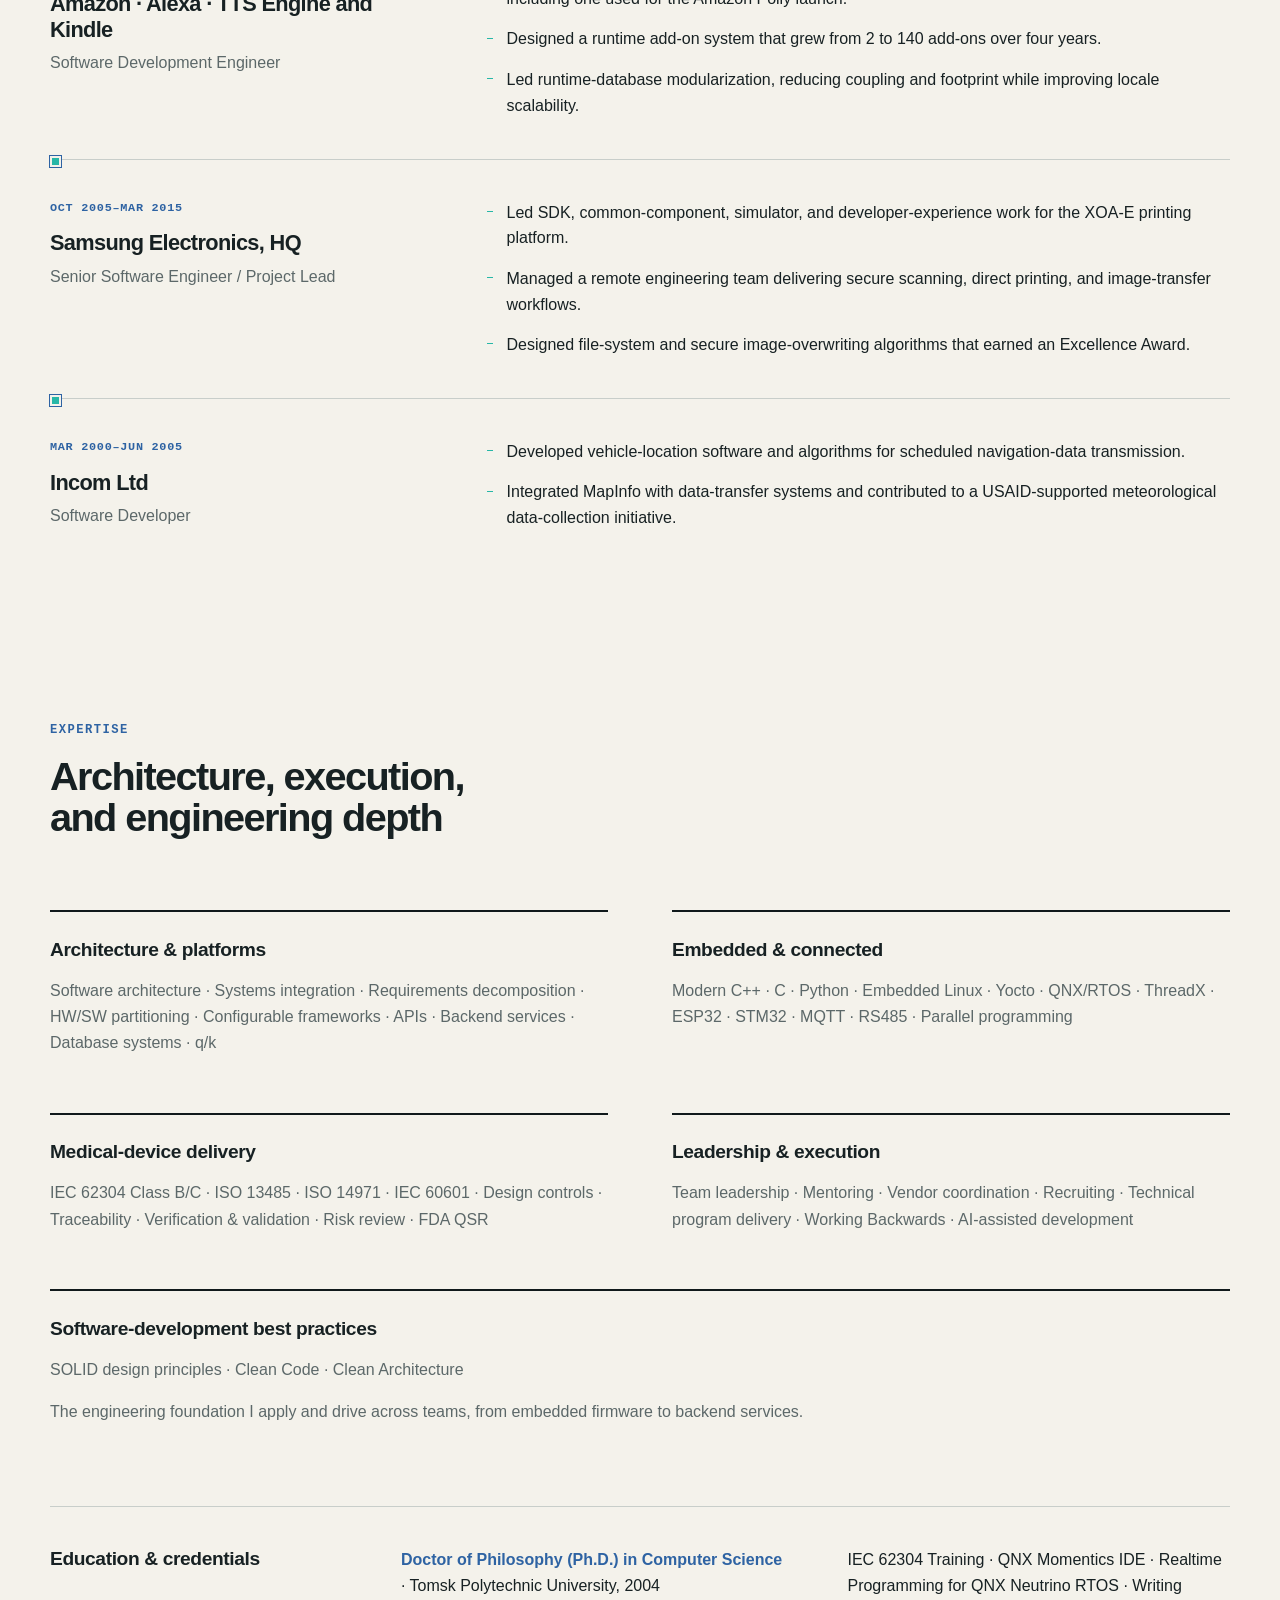
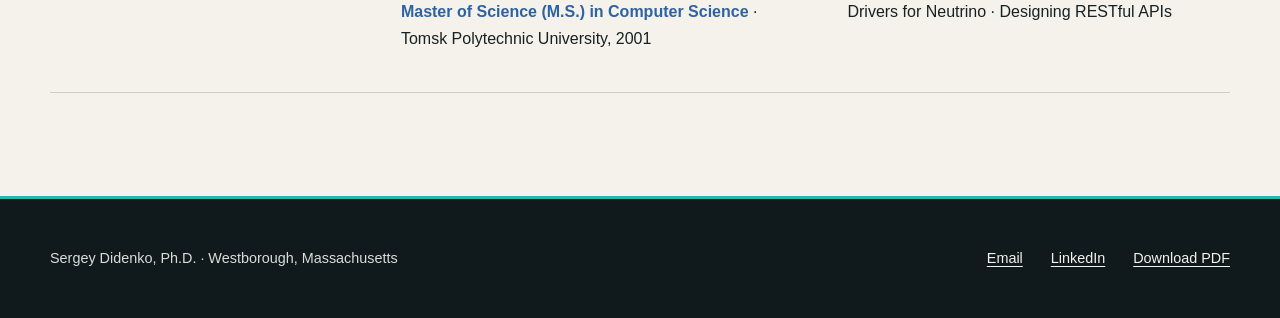
==== commit e92664e5: "Sharpen the impact claims and align the PDF source Site: the Alexa tile now claims ownership (design" ====
--- a/index.html
+++ b/index.html
@@ -40,9 +40,9 @@
       <h2 class="reveal" id="impact-title">Impact at system scale</h2>
       <div class="impact-grid">
         <article class="reveal"><strong>20+ years</strong><p>Building complex hardware/software products.</p></article>
-        <article class="reveal"><strong>11 Alexa engines</strong><p>Adopted the C++ processing framework across edge and cloud.</p></article>
-        <article class="reveal"><strong>4–6 months → 3–4 weeks</strong><p>New ASR-engine prototyping after framework and modularization work.</p></article>
-        <article class="reveal"><strong>4 medical-device programs</strong><p>Led concurrently across software architecture and delivery.</p></article>
+        <article class="reveal"><strong>11 Alexa engines</strong><p>Designed and implemented the C++ data-processing framework they run on, edge to cloud.</p></article>
+        <article class="reveal"><strong>4–6 months → 3–4 weeks</strong><p>Idea to production for a new Alexa engine, once the framework was in place.</p></article>
+        <article class="reveal"><strong>4 device programs</strong><p>Modernizing how regulated medical-device software gets built, from architecture to release.</p></article>
       </div>
     </section>
     <section class="experience section" id="experience" aria-labelledby="experience-title">
@@ -70,7 +70,7 @@
       </article>
       <article class="experience-item reveal">
         <header><p class="date">Jul 2017–Sep 2021</p><h3>Amazon · Alexa · ASR Engine</h3><p>Senior Software Development Engineer</p></header>
-        <ul><li>Led a six-engineer ASR core team and supported migration for 10+ teams.</li><li>Built a configurable C++ data-processing framework adopted by 11 engines from tiny single-core devices to multi-core cloud machines.</li><li>Modularized a monolith of 60+ libraries and 50+ binaries, raising coverage on decoupled modules from below 40% to above 95%.</li><li>Reduced new ASR-engine prototyping from 4–6 months to 3–4 weeks and drove security certification for 30+ components.</li></ul>
+        <ul><li>Led a six-engineer ASR core team and supported migration for 10+ teams.</li><li>Designed and implemented a configurable C++ data-processing framework adopted by 11 engines from tiny single-core devices to multi-core cloud machines.</li><li>Modularized a monolith of 60+ libraries and 50+ binaries, raising coverage on decoupled modules from below 40% to above 95%.</li><li>Reduced idea-to-production time for a new ASR engine from 4–6 months to 3–4 weeks and drove security certification for 30+ components.</li></ul>
       </article>
       <article class="experience-item reveal">
         <header><p class="date">Aug 2015–Jul 2017</p><h3>Amazon · Alexa · TTS Engine and Kindle</h3><p>Software Development Engineer</p></header>
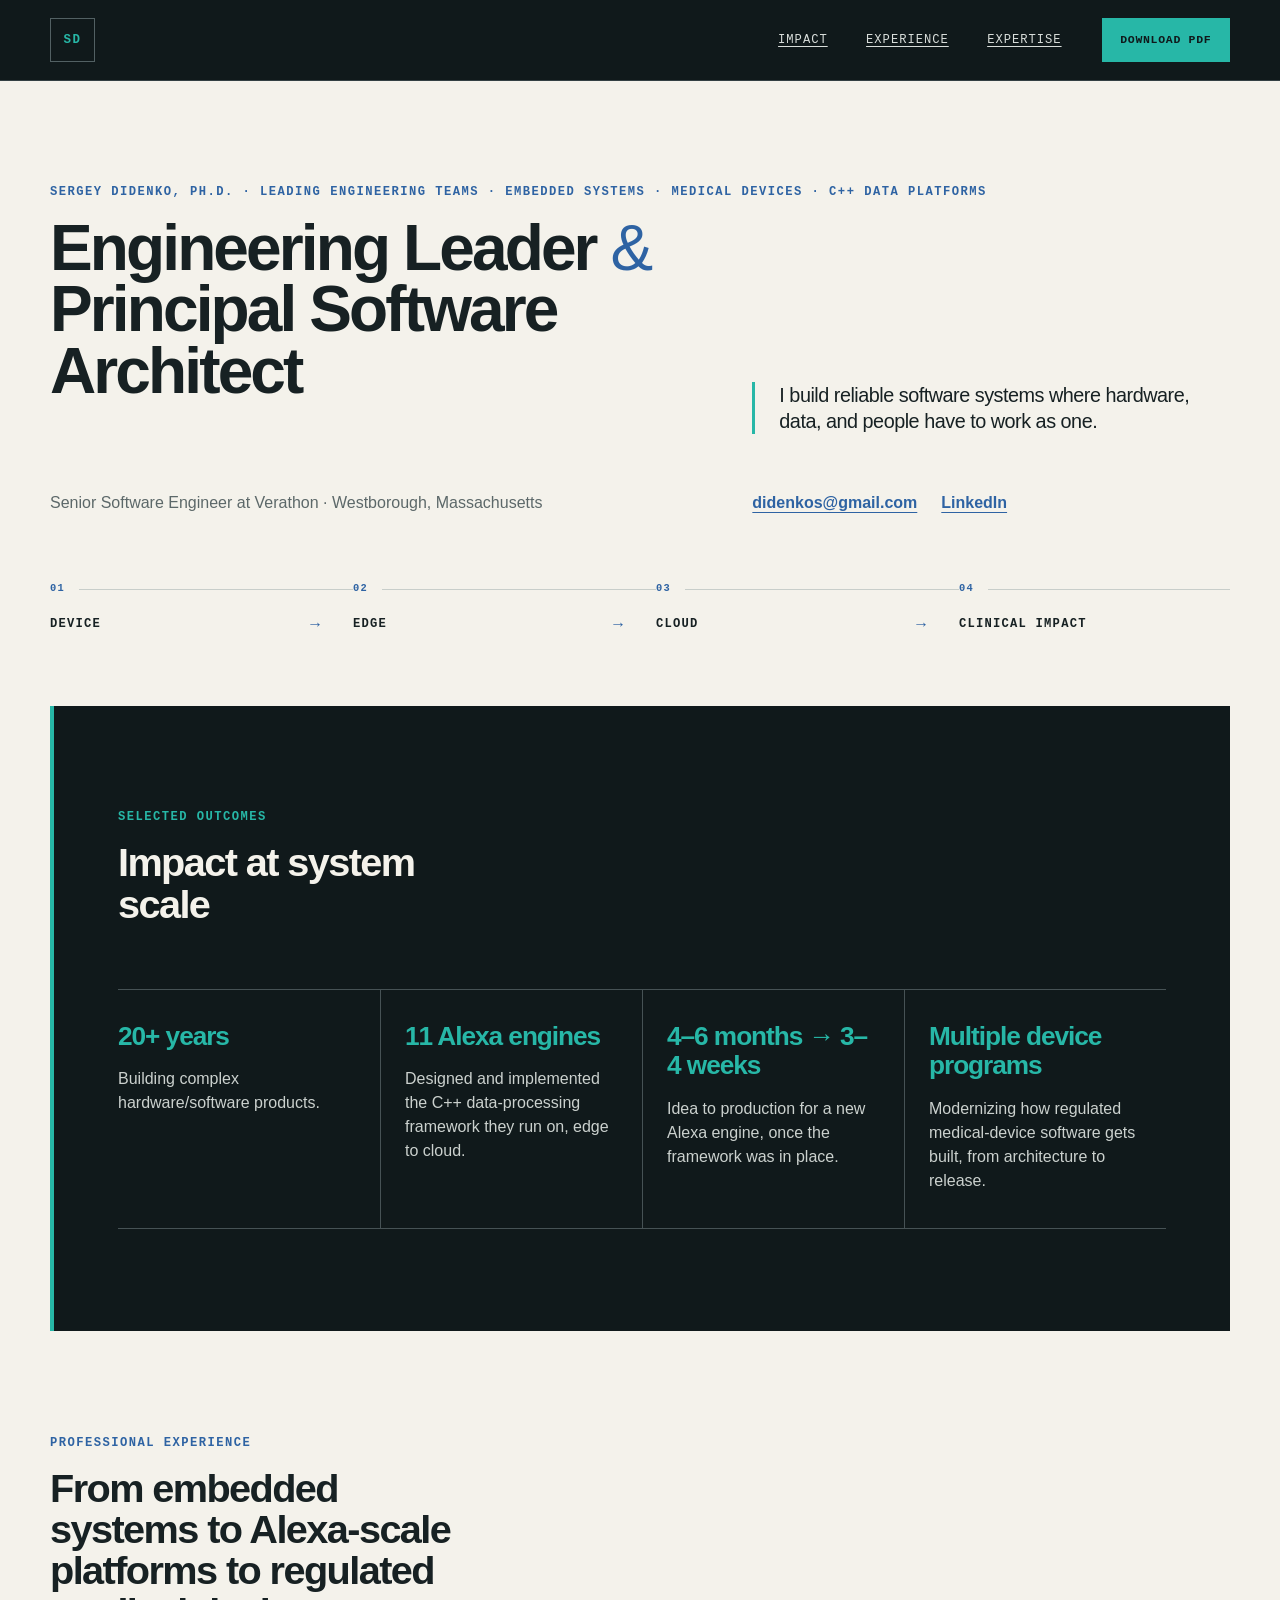
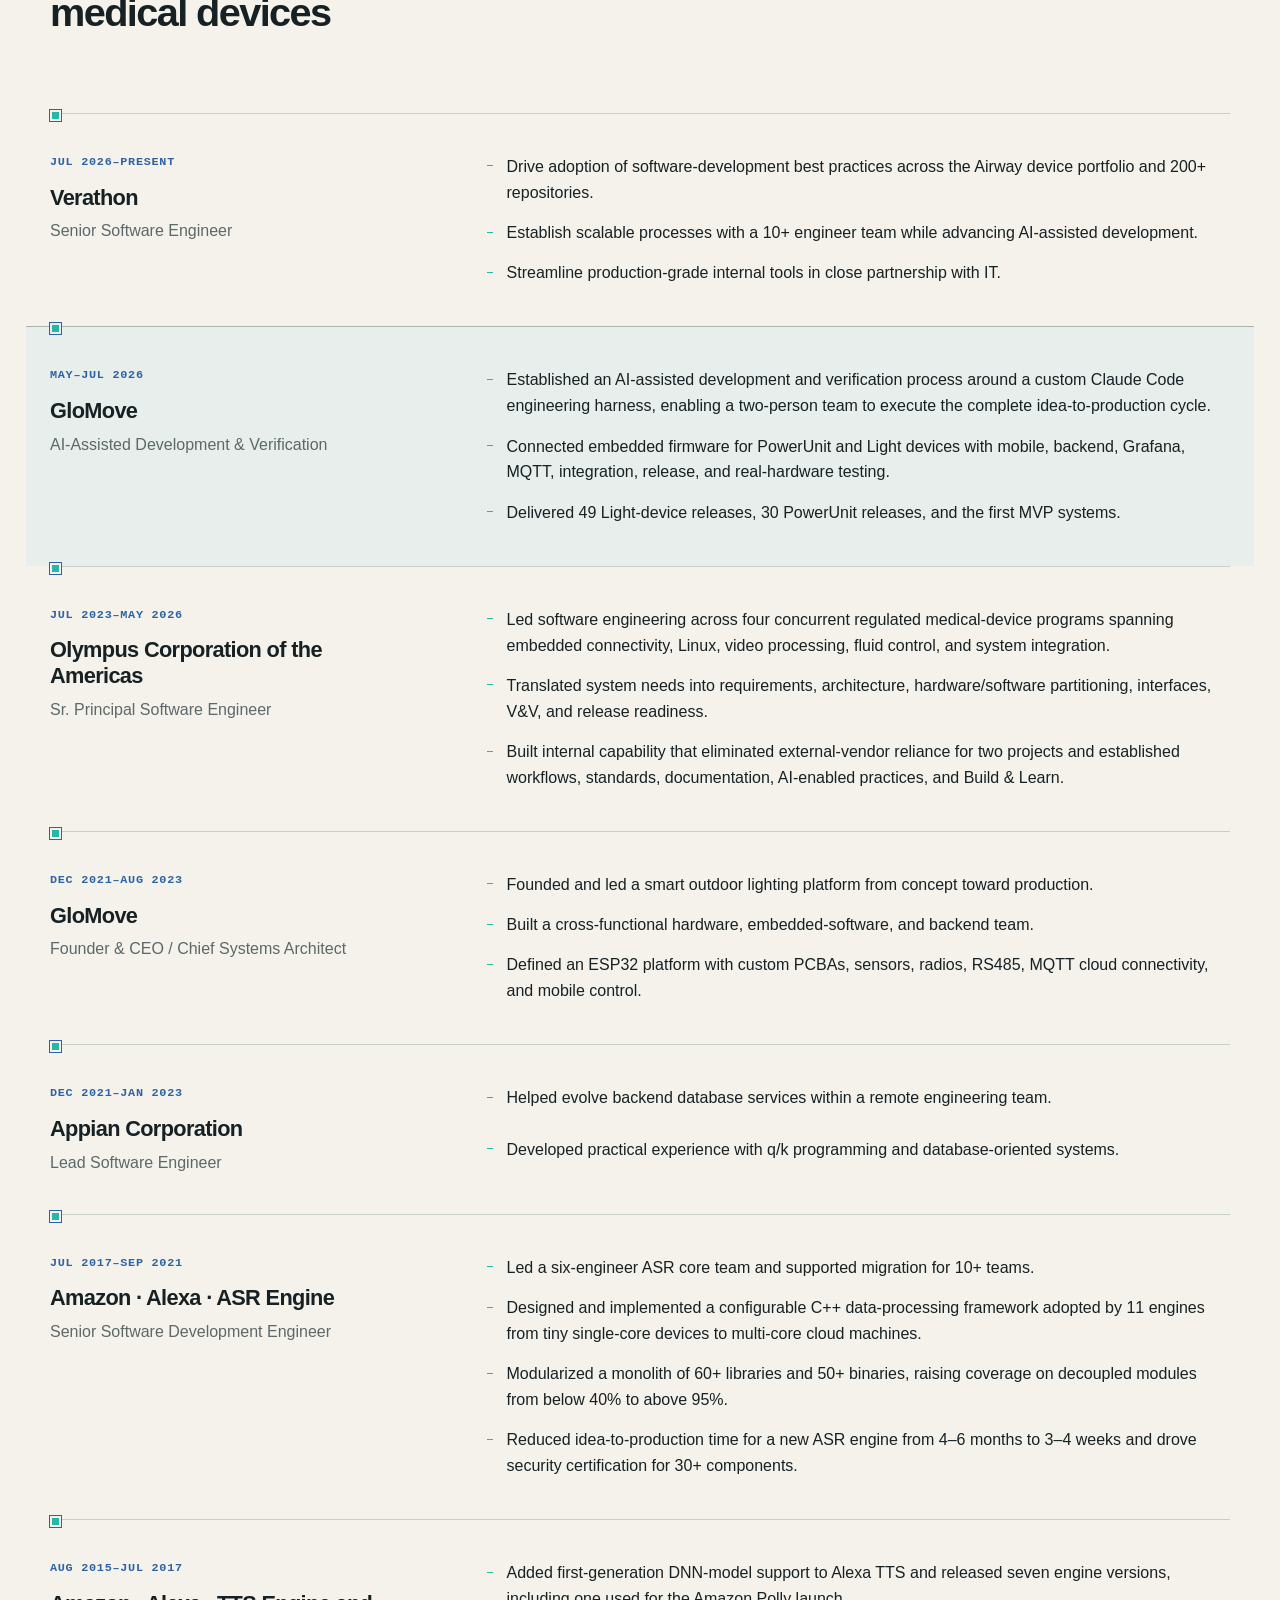
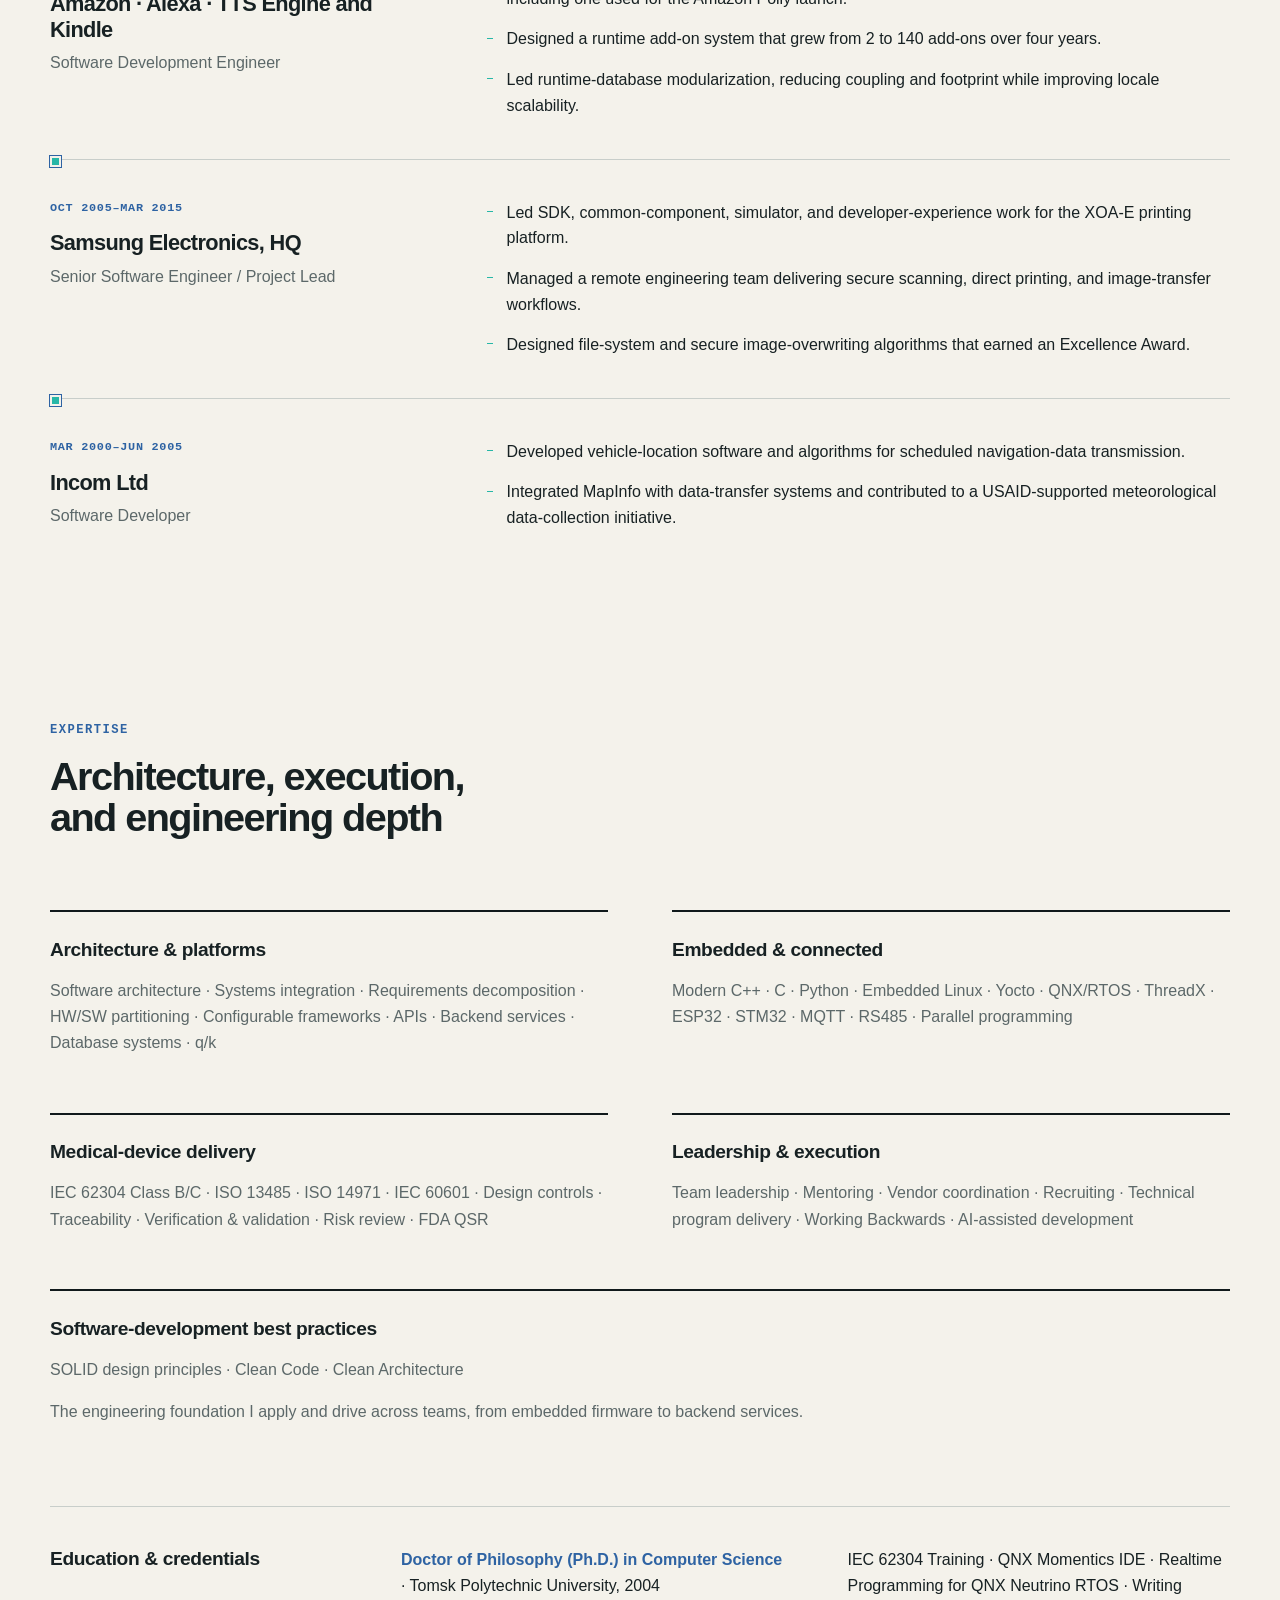
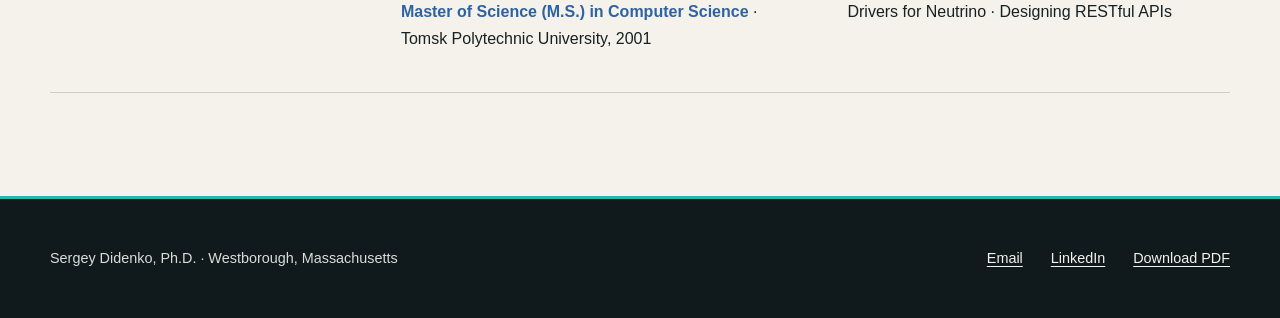
==== commit 6beef8e3: "Broaden the medical tile label to multiple device programs Co-Authored-By: Claude Opus 5 <noreply@an" ====
--- a/index.html
+++ b/index.html
@@ -42,7 +42,7 @@
         <article class="reveal"><strong>20+ years</strong><p>Building complex hardware/software products.</p></article>
         <article class="reveal"><strong>11 Alexa engines</strong><p>Designed and implemented the C++ data-processing framework they run on, edge to cloud.</p></article>
         <article class="reveal"><strong>4–6 months → 3–4 weeks</strong><p>Idea to production for a new Alexa engine, once the framework was in place.</p></article>
-        <article class="reveal"><strong>4 device programs</strong><p>Modernizing how regulated medical-device software gets built, from architecture to release.</p></article>
+        <article class="reveal"><strong>Multiple device programs</strong><p>Modernizing how regulated medical-device software gets built, from architecture to release.</p></article>
       </div>
     </section>
     <section class="experience section" id="experience" aria-labelledby="experience-title">
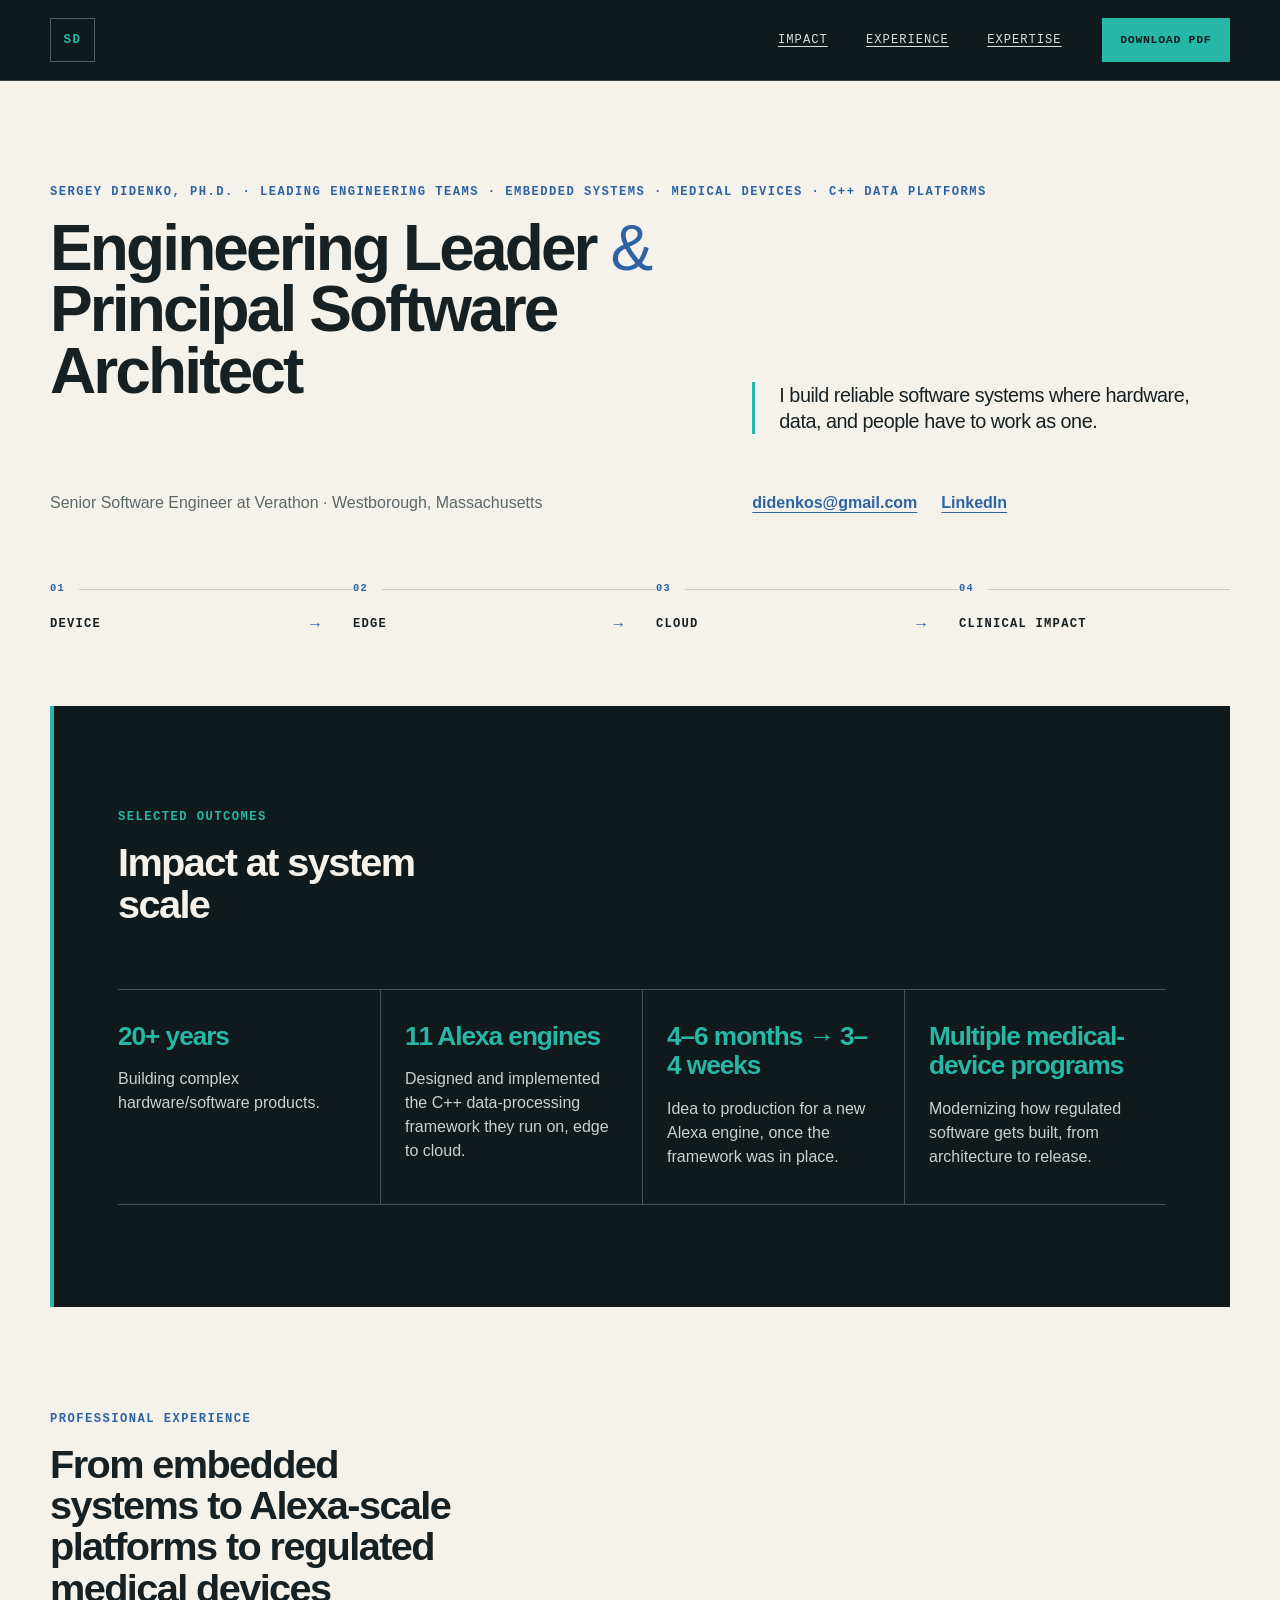
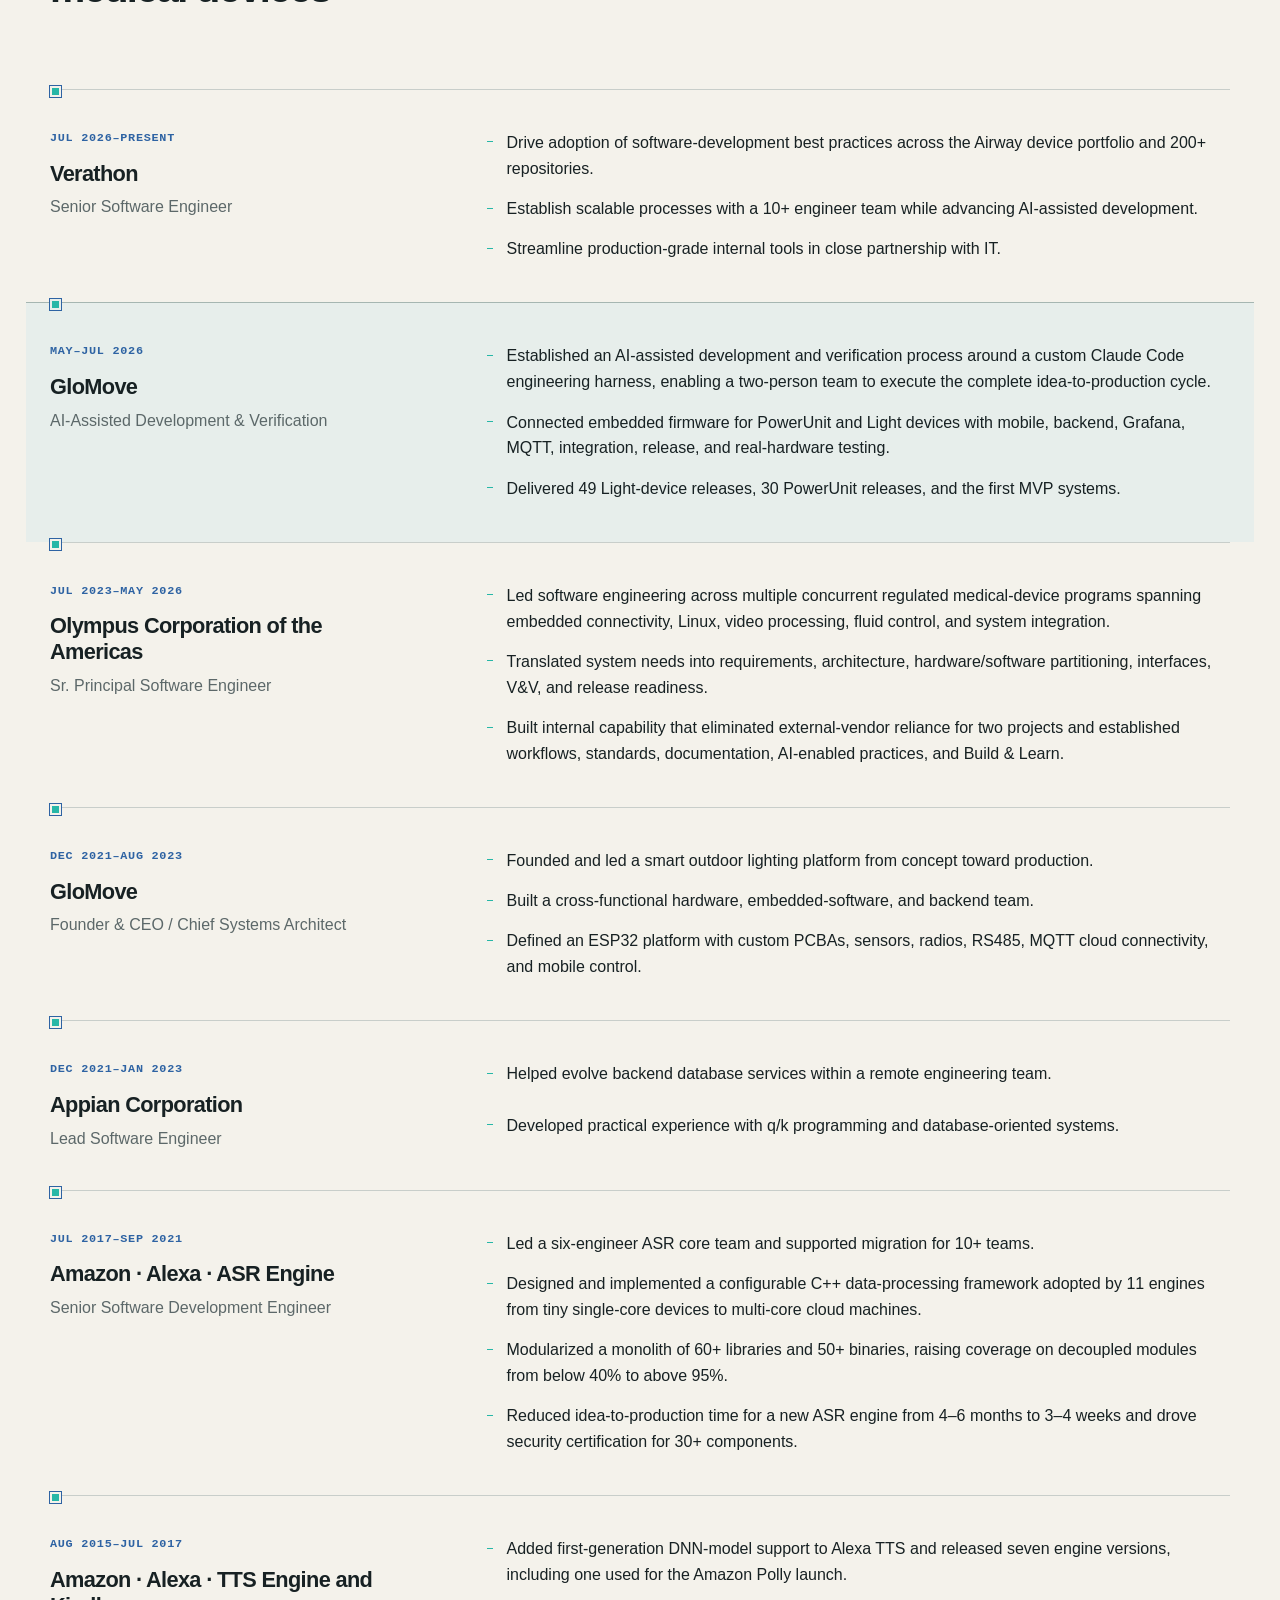
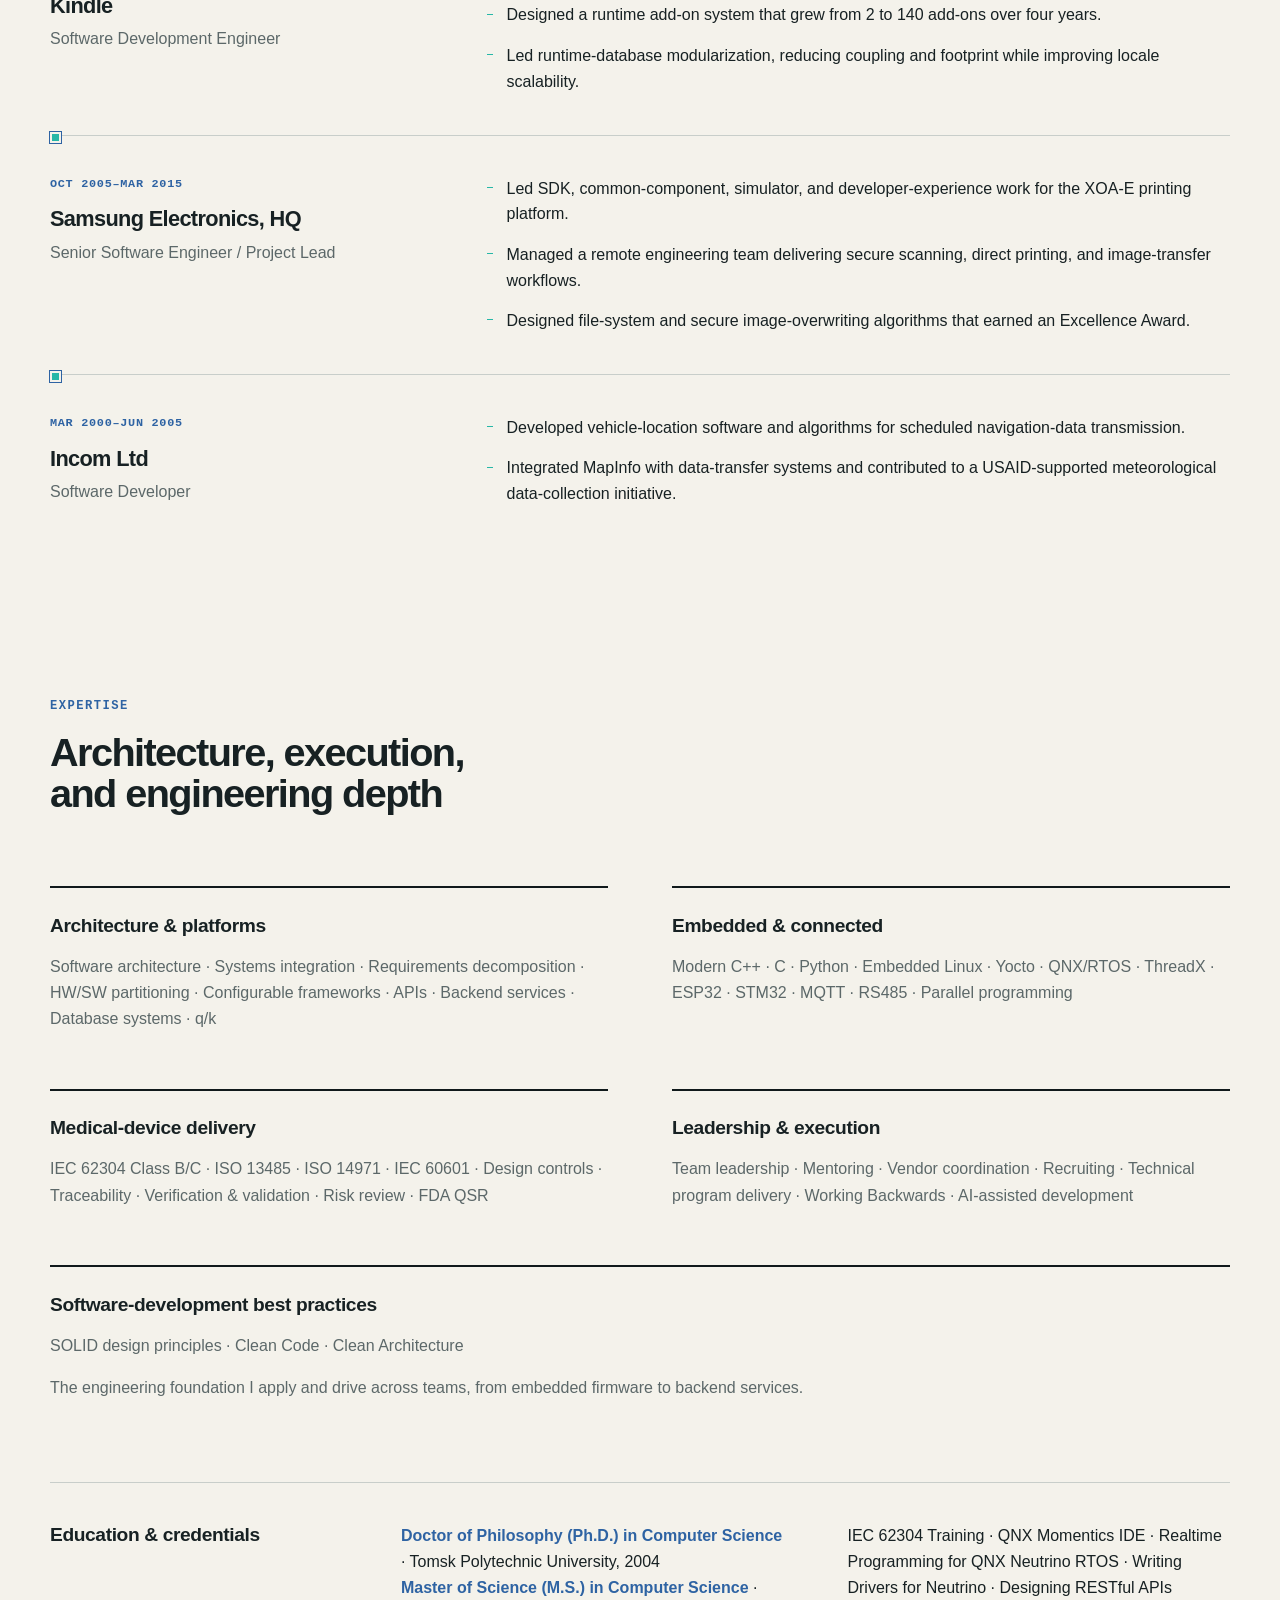
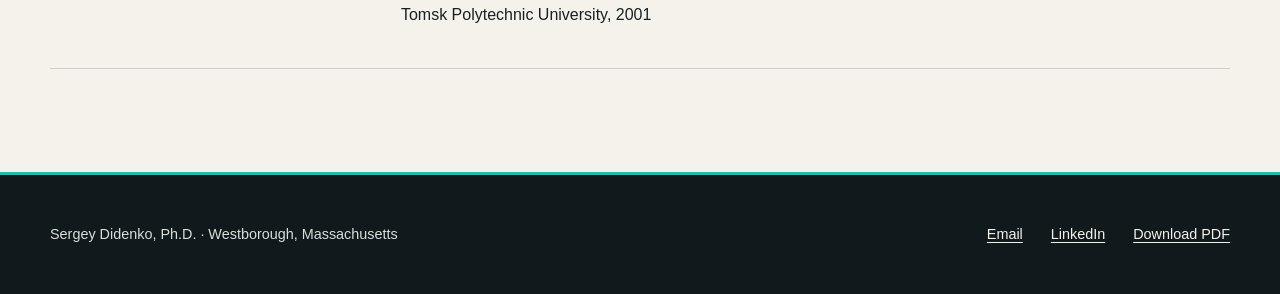
==== commit 3ecf4ed3: "Say multiple medical-device programs on the site and in the PDF Drops the specific count from the im" ====
--- a/index.html
+++ b/index.html
@@ -42,7 +42,7 @@
         <article class="reveal"><strong>20+ years</strong><p>Building complex hardware/software products.</p></article>
         <article class="reveal"><strong>11 Alexa engines</strong><p>Designed and implemented the C++ data-processing framework they run on, edge to cloud.</p></article>
         <article class="reveal"><strong>4–6 months → 3–4 weeks</strong><p>Idea to production for a new Alexa engine, once the framework was in place.</p></article>
-        <article class="reveal"><strong>Multiple device programs</strong><p>Modernizing how regulated medical-device software gets built, from architecture to release.</p></article>
+        <article class="reveal"><strong>Multiple medical-device programs</strong><p>Modernizing how regulated software gets built, from architecture to release.</p></article>
       </div>
     </section>
     <section class="experience section" id="experience" aria-labelledby="experience-title">
@@ -58,7 +58,7 @@
       </article>
       <article class="experience-item reveal">
         <header><p class="date">Jul 2023–May 2026</p><h3>Olympus Corporation of the Americas</h3><p>Sr. Principal Software Engineer</p></header>
-        <ul><li>Led software engineering across four concurrent regulated medical-device programs spanning embedded connectivity, Linux, video processing, fluid control, and system integration.</li><li>Translated system needs into requirements, architecture, hardware/software partitioning, interfaces, V&amp;V, and release readiness.</li><li>Built internal capability that eliminated external-vendor reliance for two projects and established workflows, standards, documentation, AI-enabled practices, and Build &amp; Learn.</li></ul>
+        <ul><li>Led software engineering across multiple concurrent regulated medical-device programs spanning embedded connectivity, Linux, video processing, fluid control, and system integration.</li><li>Translated system needs into requirements, architecture, hardware/software partitioning, interfaces, V&amp;V, and release readiness.</li><li>Built internal capability that eliminated external-vendor reliance for two projects and established workflows, standards, documentation, AI-enabled practices, and Build &amp; Learn.</li></ul>
       </article>
       <article class="experience-item reveal">
         <header><p class="date">Dec 2021–Aug 2023</p><h3>GloMove</h3><p>Founder &amp; CEO / Chief Systems Architect</p></header>
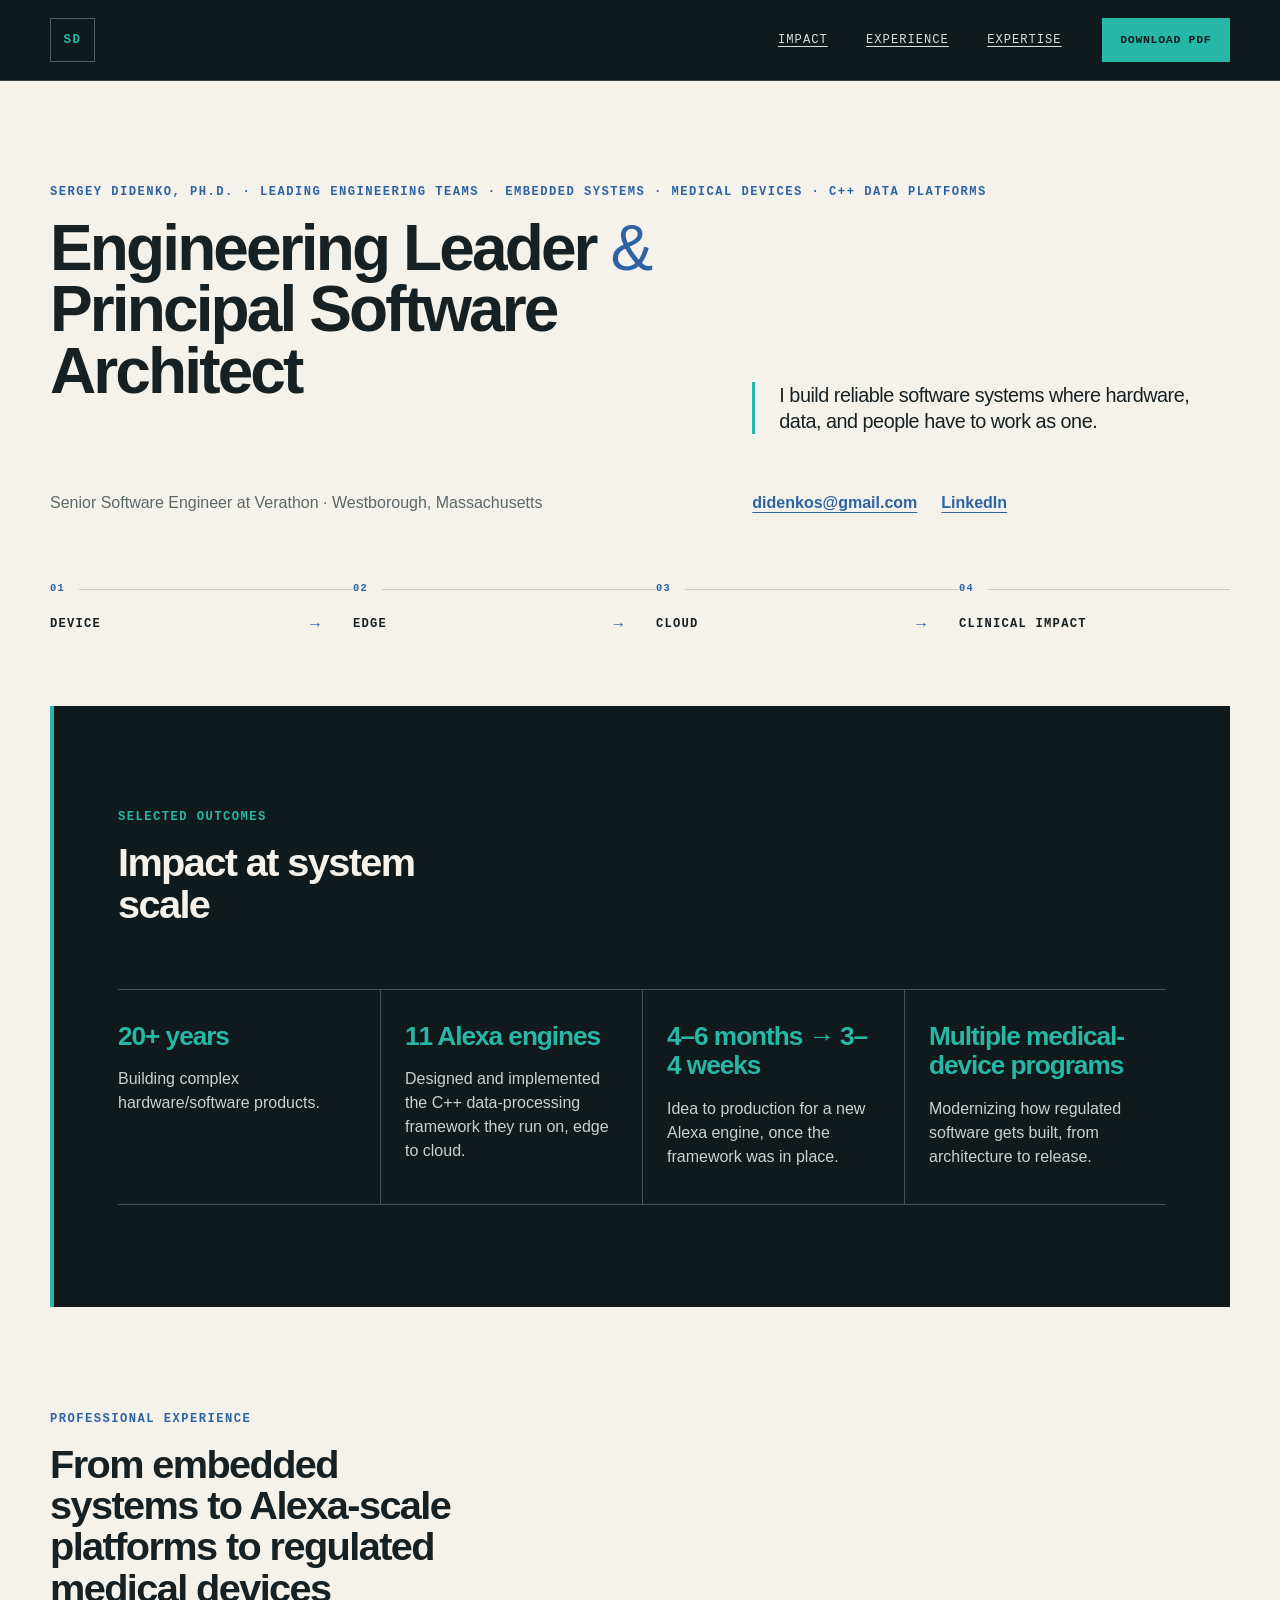
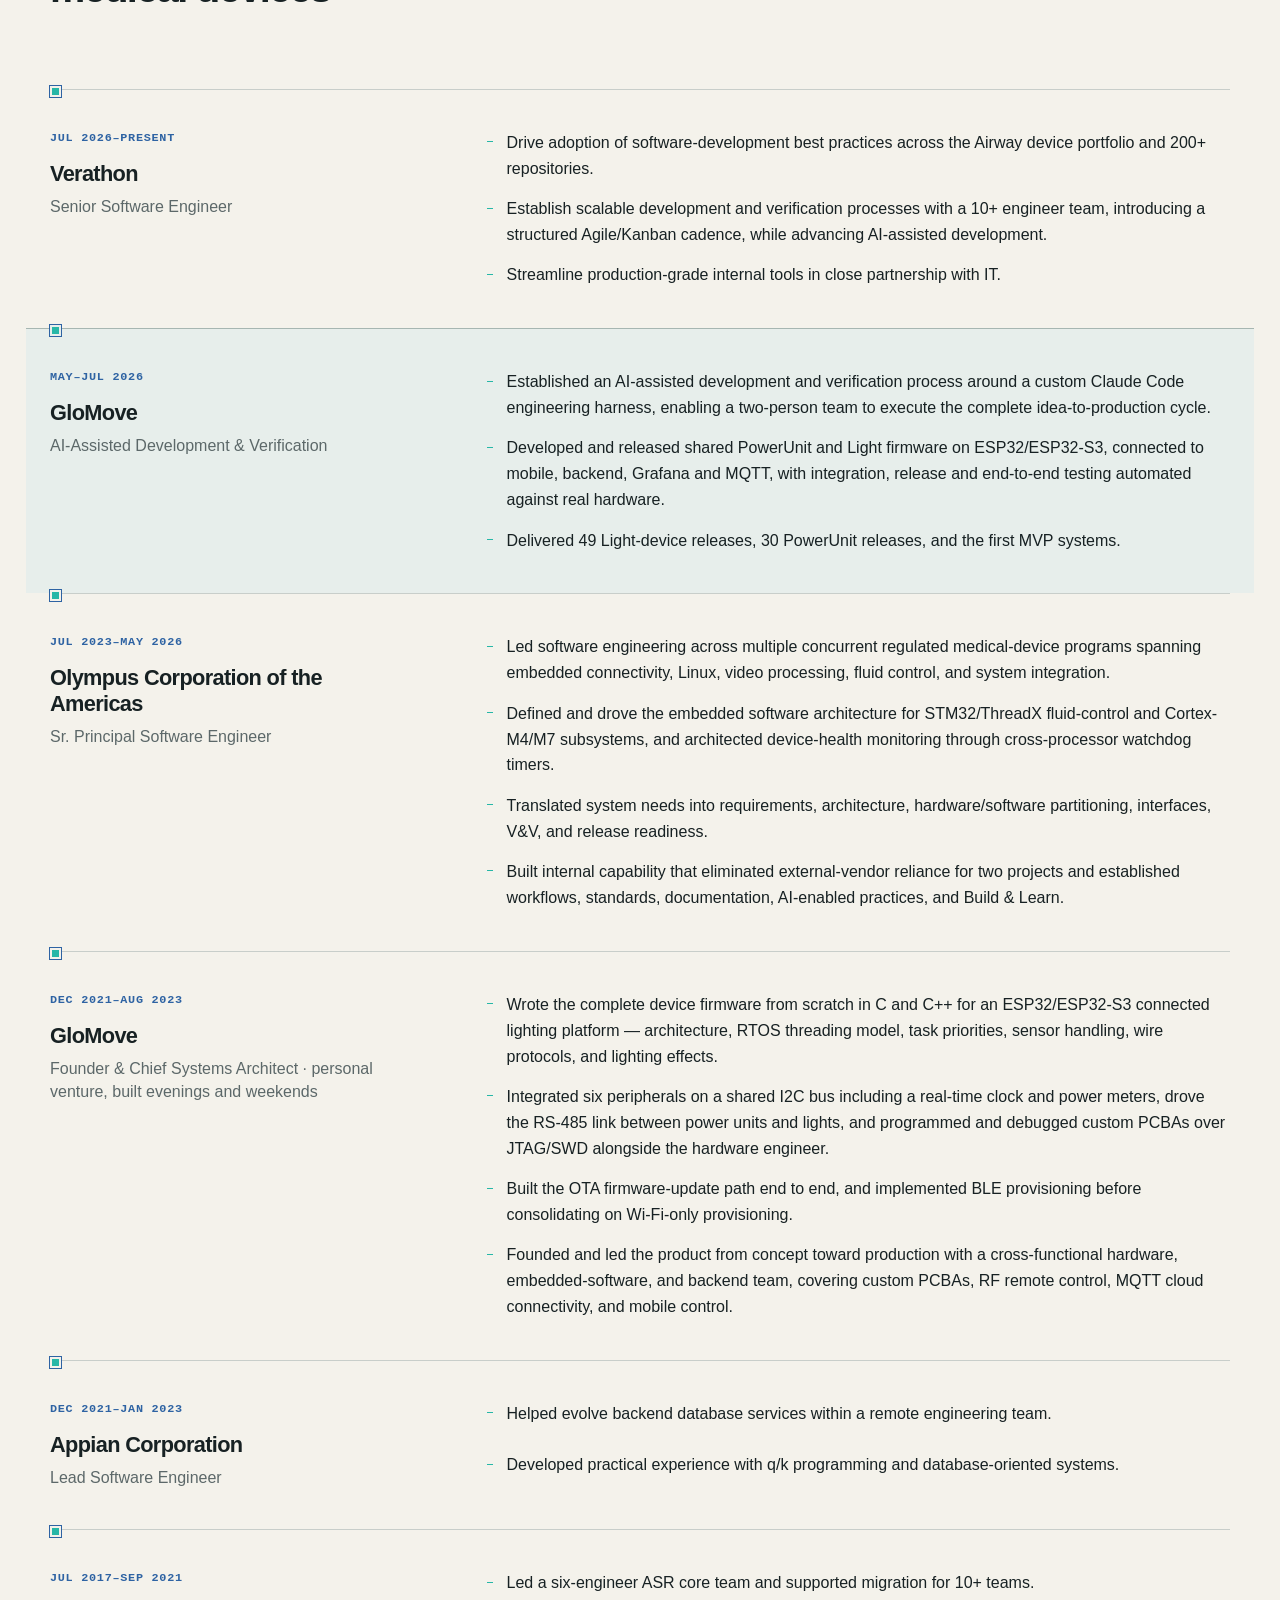
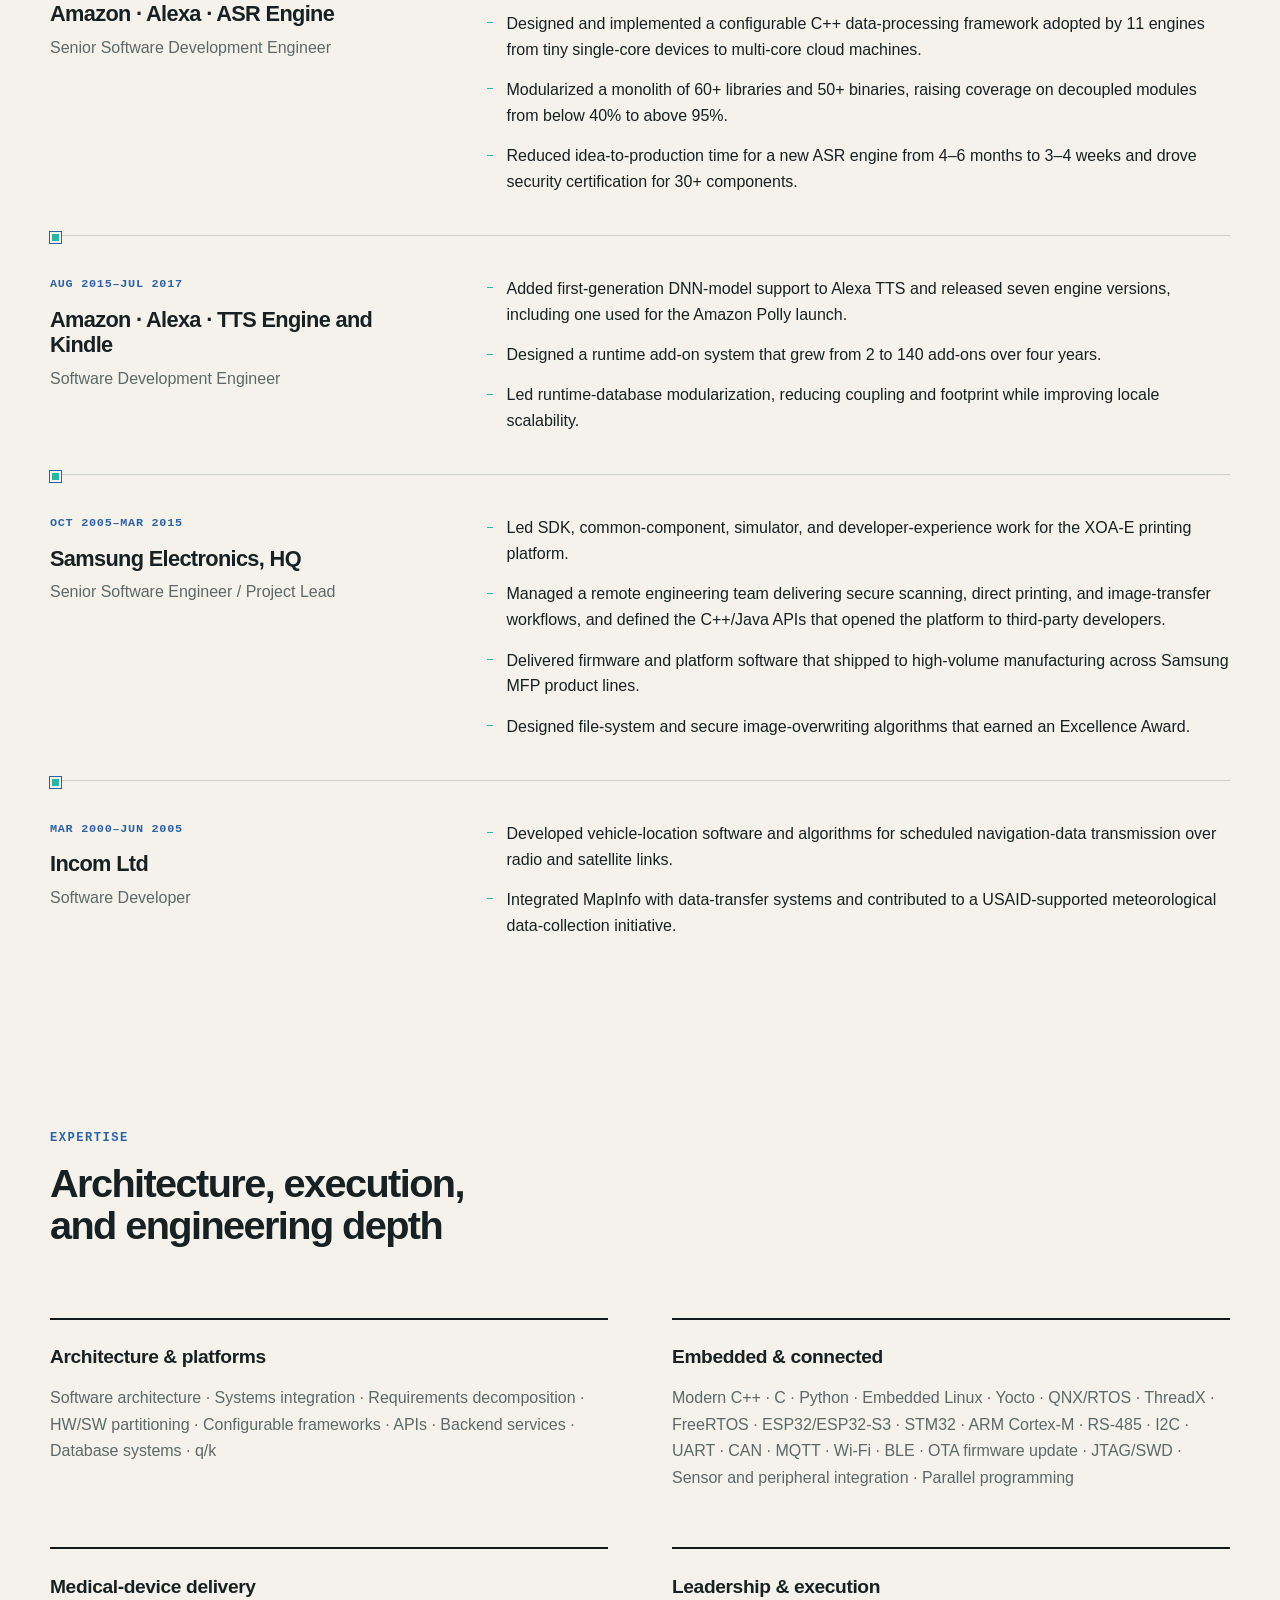
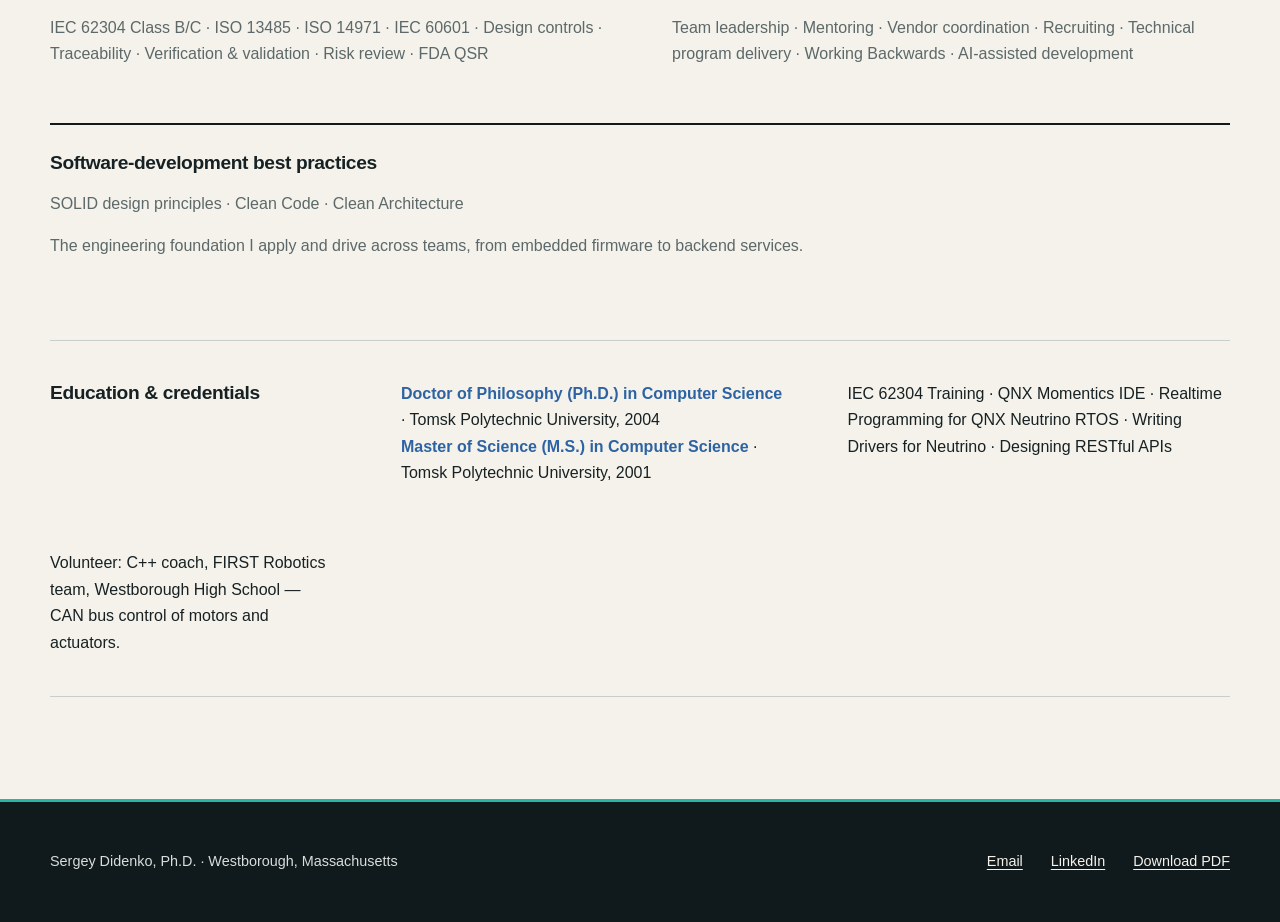
==== commit e9f7b886: "Rebuild resume around hands-on firmware evidence; split general and targeted variants Sergey confirm" ====
--- a/index.html
+++ b/index.html
@@ -50,19 +50,19 @@
       <h2 class="reveal" id="experience-title">From embedded systems to Alexa-scale platforms to regulated medical devices</h2>
       <article class="experience-item reveal">
         <header><p class="date">Jul 2026–Present</p><h3>Verathon</h3><p>Senior Software Engineer</p></header>
-        <ul><li>Drive adoption of software-development best practices across the Airway device portfolio and 200+ repositories.</li><li>Establish scalable processes with a 10+ engineer team while advancing AI-assisted development.</li><li>Streamline production-grade internal tools in close partnership with IT.</li></ul>
+        <ul><li>Drive adoption of software-development best practices across the Airway device portfolio and 200+ repositories.</li><li>Establish scalable development and verification processes with a 10+ engineer team, introducing a structured Agile/Kanban cadence, while advancing AI-assisted development.</li><li>Streamline production-grade internal tools in close partnership with IT.</li></ul>
       </article>
       <article class="experience-item reveal featured-project">
         <header><p class="date">May–Jul 2026</p><h3>GloMove</h3><p>AI-Assisted Development &amp; Verification</p></header>
-        <ul><li>Established an AI-assisted development and verification process around a custom Claude Code engineering harness, enabling a two-person team to execute the complete idea-to-production cycle.</li><li>Connected embedded firmware for PowerUnit and Light devices with mobile, backend, Grafana, MQTT, integration, release, and real-hardware testing.</li><li>Delivered 49 Light-device releases, 30 PowerUnit releases, and the first MVP systems.</li></ul>
+        <ul><li>Established an AI-assisted development and verification process around a custom Claude Code engineering harness, enabling a two-person team to execute the complete idea-to-production cycle.</li><li>Developed and released shared PowerUnit and Light firmware on ESP32/ESP32-S3, connected to mobile, backend, Grafana and MQTT, with integration, release and end-to-end testing automated against real hardware.</li><li>Delivered 49 Light-device releases, 30 PowerUnit releases, and the first MVP systems.</li></ul>
       </article>
       <article class="experience-item reveal">
         <header><p class="date">Jul 2023–May 2026</p><h3>Olympus Corporation of the Americas</h3><p>Sr. Principal Software Engineer</p></header>
-        <ul><li>Led software engineering across multiple concurrent regulated medical-device programs spanning embedded connectivity, Linux, video processing, fluid control, and system integration.</li><li>Translated system needs into requirements, architecture, hardware/software partitioning, interfaces, V&amp;V, and release readiness.</li><li>Built internal capability that eliminated external-vendor reliance for two projects and established workflows, standards, documentation, AI-enabled practices, and Build &amp; Learn.</li></ul>
+        <ul><li>Led software engineering across multiple concurrent regulated medical-device programs spanning embedded connectivity, Linux, video processing, fluid control, and system integration.</li><li>Defined and drove the embedded software architecture for STM32/ThreadX fluid-control and Cortex-M4/M7 subsystems, and architected device-health monitoring through cross-processor watchdog timers.</li><li>Translated system needs into requirements, architecture, hardware/software partitioning, interfaces, V&amp;V, and release readiness.</li><li>Built internal capability that eliminated external-vendor reliance for two projects and established workflows, standards, documentation, AI-enabled practices, and Build &amp; Learn.</li></ul>
       </article>
       <article class="experience-item reveal">
-        <header><p class="date">Dec 2021–Aug 2023</p><h3>GloMove</h3><p>Founder &amp; CEO / Chief Systems Architect</p></header>
-        <ul><li>Founded and led a smart outdoor lighting platform from concept toward production.</li><li>Built a cross-functional hardware, embedded-software, and backend team.</li><li>Defined an ESP32 platform with custom PCBAs, sensors, radios, RS485, MQTT cloud connectivity, and mobile control.</li></ul>
+        <header><p class="date">Dec 2021–Aug 2023</p><h3>GloMove</h3><p>Founder &amp; Chief Systems Architect · personal venture, built evenings and weekends</p></header>
+        <ul><li>Wrote the complete device firmware from scratch in C and C++ for an ESP32/ESP32-S3 connected lighting platform — architecture, RTOS threading model, task priorities, sensor handling, wire protocols, and lighting effects.</li><li>Integrated six peripherals on a shared I2C bus including a real-time clock and power meters, drove the RS-485 link between power units and lights, and programmed and debugged custom PCBAs over JTAG/SWD alongside the hardware engineer.</li><li>Built the OTA firmware-update path end to end, and implemented BLE provisioning before consolidating on Wi-Fi-only provisioning.</li><li>Founded and led the product from concept toward production with a cross-functional hardware, embedded-software, and backend team, covering custom PCBAs, RF remote control, MQTT cloud connectivity, and mobile control.</li></ul>
       </article>
       <article class="experience-item reveal">
         <header><p class="date">Dec 2021–Jan 2023</p><h3>Appian Corporation</h3><p>Lead Software Engineer</p></header>
@@ -78,11 +78,11 @@
       </article>
       <article class="experience-item reveal">
         <header><p class="date">Oct 2005–Mar 2015</p><h3>Samsung Electronics, HQ</h3><p>Senior Software Engineer / Project Lead</p></header>
-        <ul><li>Led SDK, common-component, simulator, and developer-experience work for the XOA-E printing platform.</li><li>Managed a remote engineering team delivering secure scanning, direct printing, and image-transfer workflows.</li><li>Designed file-system and secure image-overwriting algorithms that earned an Excellence Award.</li></ul>
+        <ul><li>Led SDK, common-component, simulator, and developer-experience work for the XOA-E printing platform.</li><li>Managed a remote engineering team delivering secure scanning, direct printing, and image-transfer workflows, and defined the C++/Java APIs that opened the platform to third-party developers.</li><li>Delivered firmware and platform software that shipped to high-volume manufacturing across Samsung MFP product lines.</li><li>Designed file-system and secure image-overwriting algorithms that earned an Excellence Award.</li></ul>
       </article>
       <article class="experience-item reveal">
         <header><p class="date">Mar 2000–Jun 2005</p><h3>Incom Ltd</h3><p>Software Developer</p></header>
-        <ul><li>Developed vehicle-location software and algorithms for scheduled navigation-data transmission.</li><li>Integrated MapInfo with data-transfer systems and contributed to a USAID-supported meteorological data-collection initiative.</li></ul>
+        <ul><li>Developed vehicle-location software and algorithms for scheduled navigation-data transmission over radio and satellite links.</li><li>Integrated MapInfo with data-transfer systems and contributed to a USAID-supported meteorological data-collection initiative.</li></ul>
       </article>
     </section>
     <section class="expertise section" id="expertise" aria-labelledby="expertise-title">
@@ -90,7 +90,7 @@
       <h2 class="reveal" id="expertise-title">Architecture, execution, and engineering depth</h2>
       <div class="expertise-grid">
         <article class="reveal"><h3>Architecture &amp; platforms</h3><p>Software architecture · Systems integration · Requirements decomposition · HW/SW partitioning · Configurable frameworks · APIs · Backend services · Database systems · q/k</p></article>
-        <article class="reveal"><h3>Embedded &amp; connected</h3><p>Modern C++ · C · Python · Embedded Linux · Yocto · QNX/RTOS · ThreadX · ESP32 · STM32 · MQTT · RS485 · Parallel programming</p></article>
+        <article class="reveal"><h3>Embedded &amp; connected</h3><p>Modern C++ · C · Python · Embedded Linux · Yocto · QNX/RTOS · ThreadX · FreeRTOS · ESP32/ESP32-S3 · STM32 · ARM Cortex-M · RS-485 · I2C · UART · CAN · MQTT · Wi-Fi · BLE · OTA firmware update · JTAG/SWD · Sensor and peripheral integration · Parallel programming</p></article>
         <article class="reveal"><h3>Medical-device delivery</h3><p>IEC 62304 Class B/C · ISO 13485 · ISO 14971 · IEC 60601 · Design controls · Traceability · Verification &amp; validation · Risk review · FDA QSR</p></article>
         <article class="reveal"><h3>Leadership &amp; execution</h3><p>Team leadership · Mentoring · Vendor coordination · Recruiting · Technical program delivery · Working Backwards · AI-assisted development</p></article>
         <article class="practice-block reveal"><h3>Software-development best practices</h3><p>SOLID design principles · Clean Code · Clean Architecture</p><p>The engineering foundation I apply and drive across teams, from embedded firmware to backend services.</p></article>
@@ -98,7 +98,7 @@
       <div class="credentials reveal">
         <h3>Education &amp; credentials</h3>
         <p><strong>Doctor of Philosophy (Ph.D.) in Computer Science</strong> · Tomsk Polytechnic University, 2004<br><strong>Master of Science (M.S.) in Computer Science</strong> · Tomsk Polytechnic University, 2001</p>
-        <p>IEC 62304 Training · QNX Momentics IDE · Realtime Programming for QNX Neutrino RTOS · Writing Drivers for Neutrino · Designing RESTful APIs</p>
+        <p>IEC 62304 Training · QNX Momentics IDE · Realtime Programming for QNX Neutrino RTOS · Writing Drivers for Neutrino · Designing RESTful APIs</p><p>Volunteer: C++ coach, FIRST Robotics team, Westborough High School — CAN bus control of motors and actuators.</p>
       </div>
     </section>
   </main>
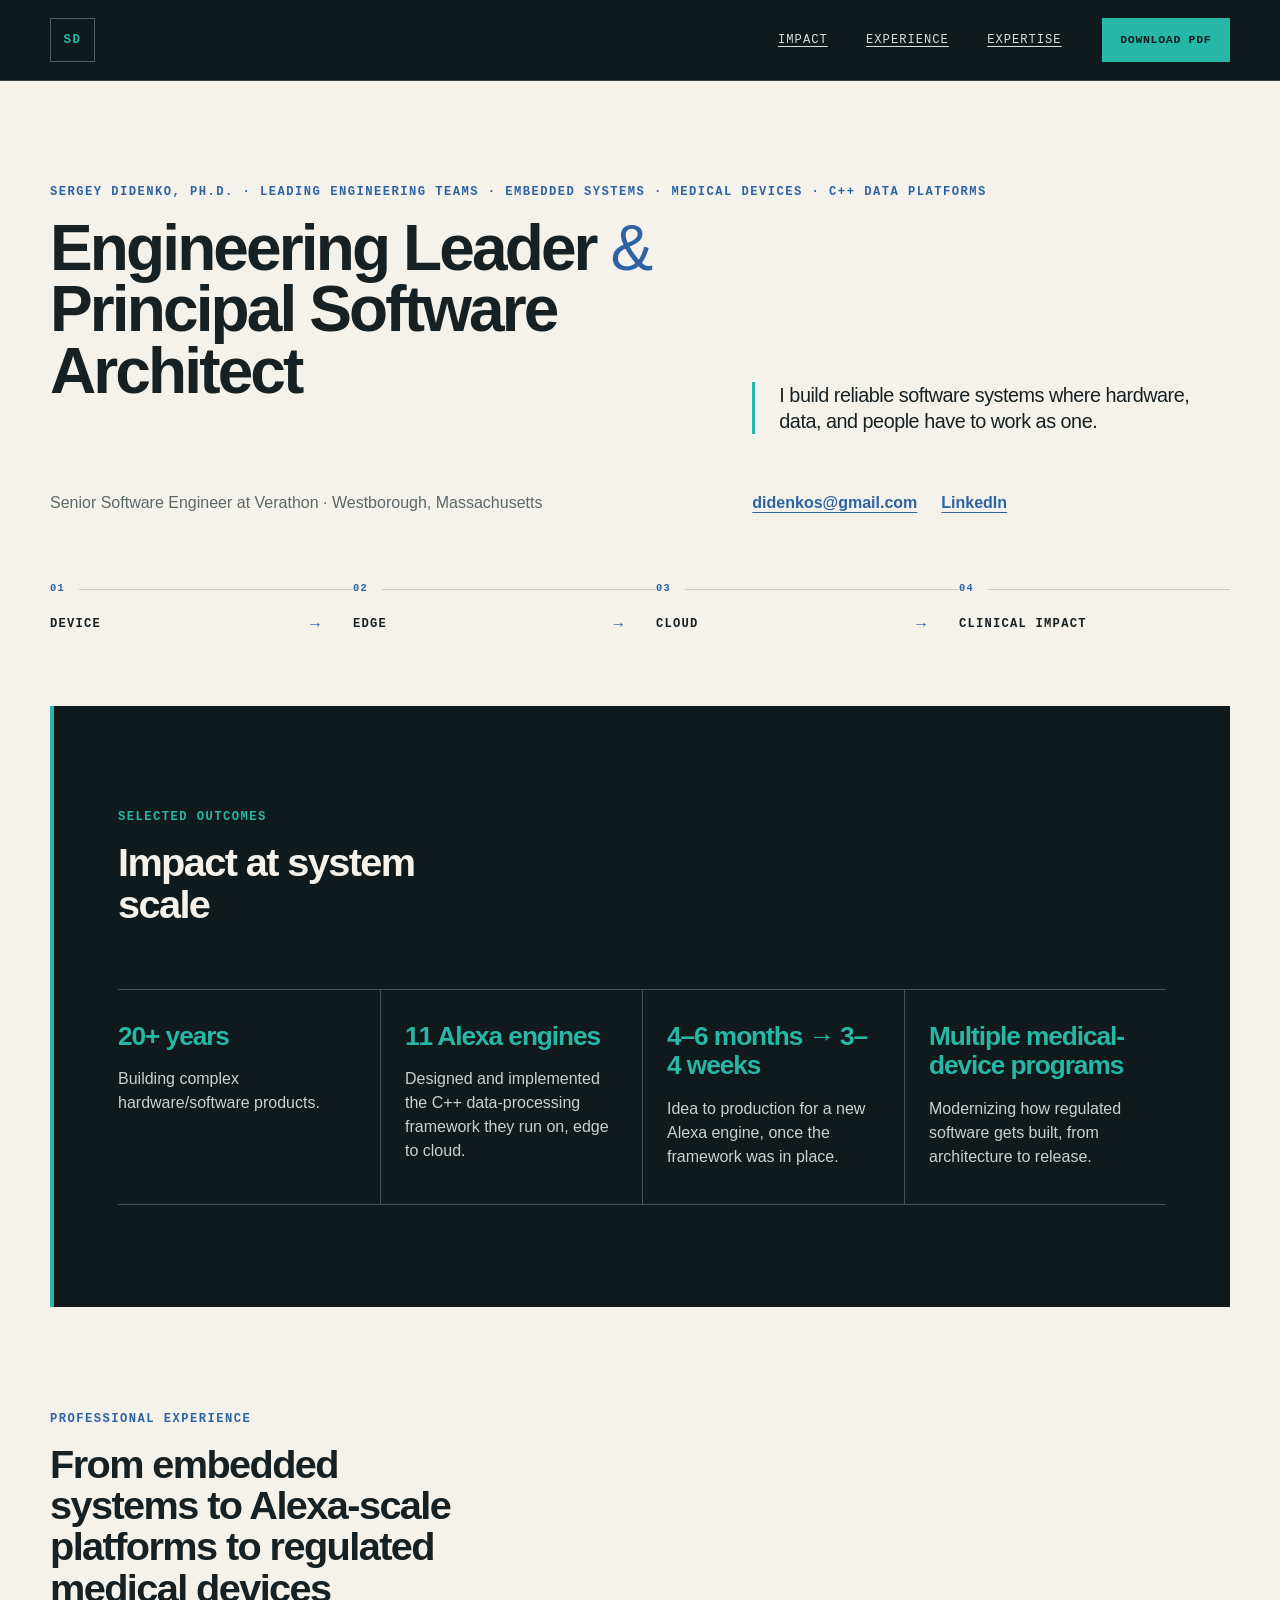
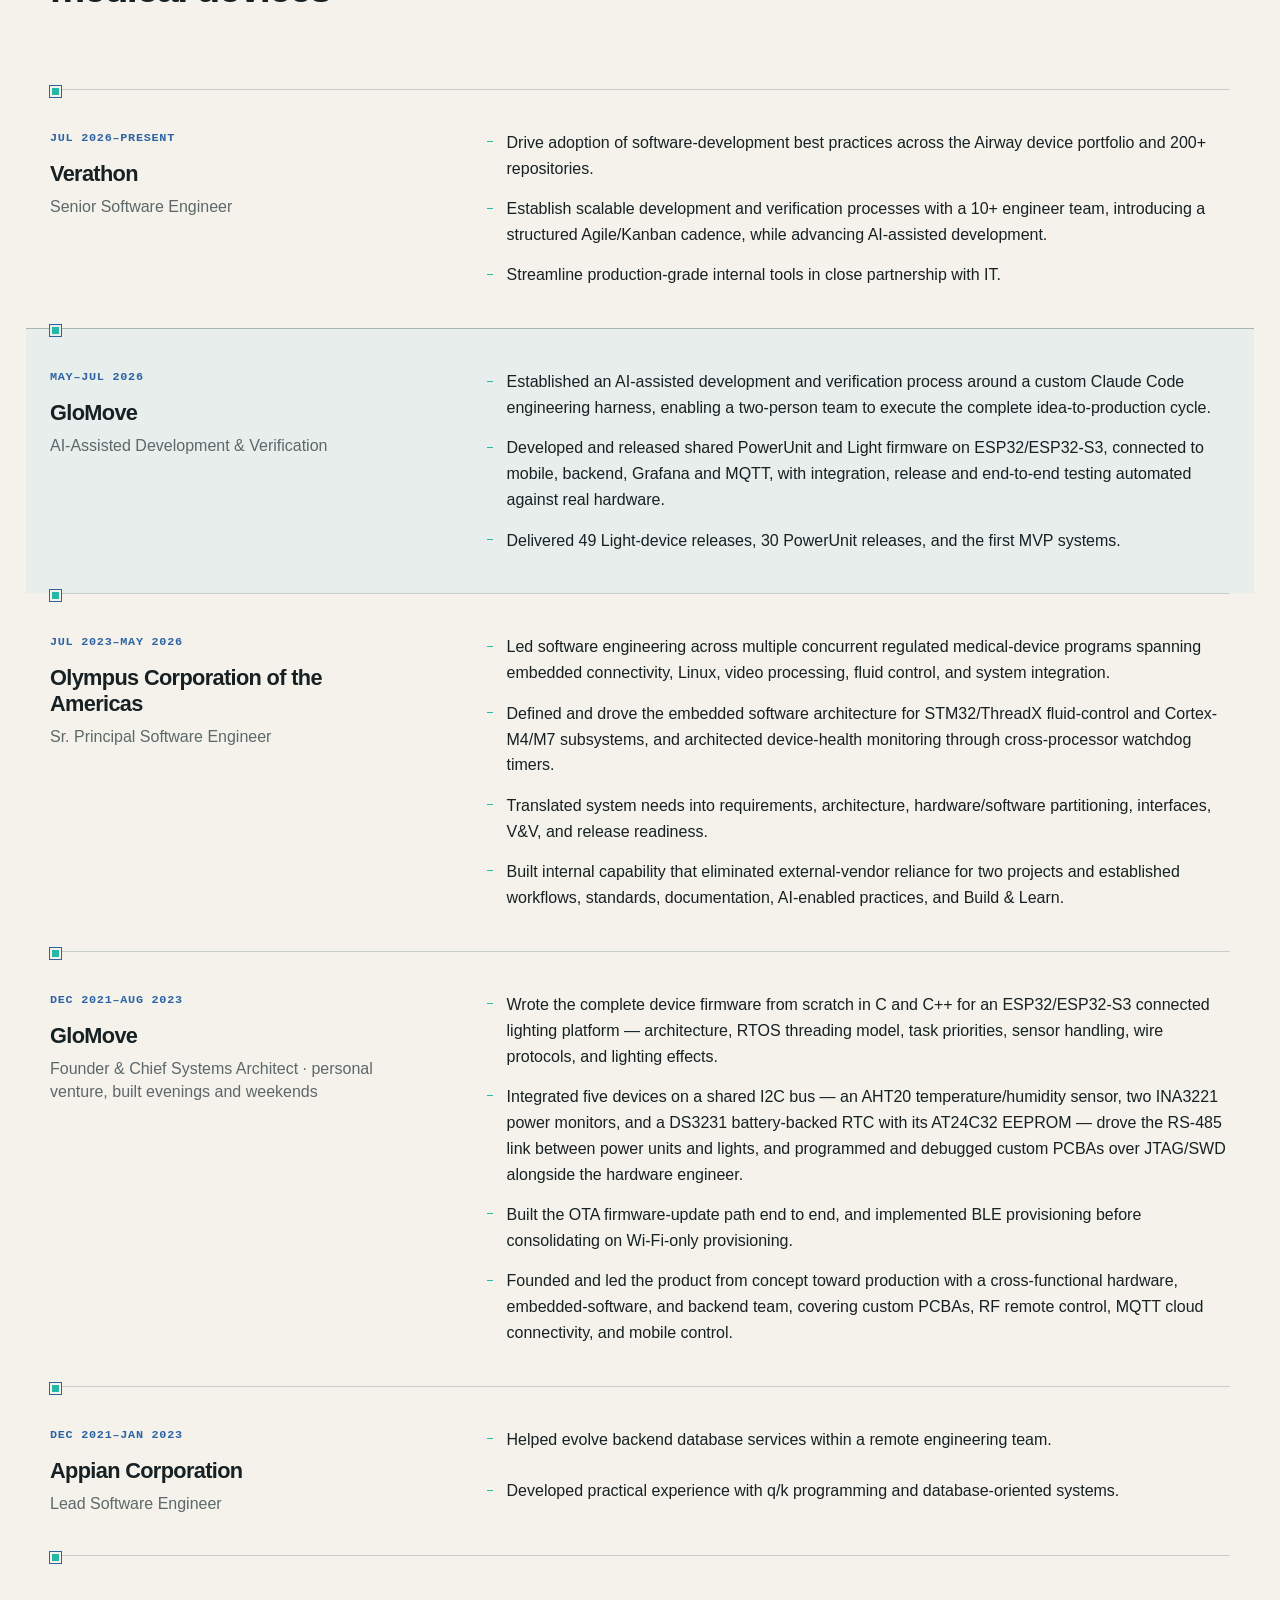
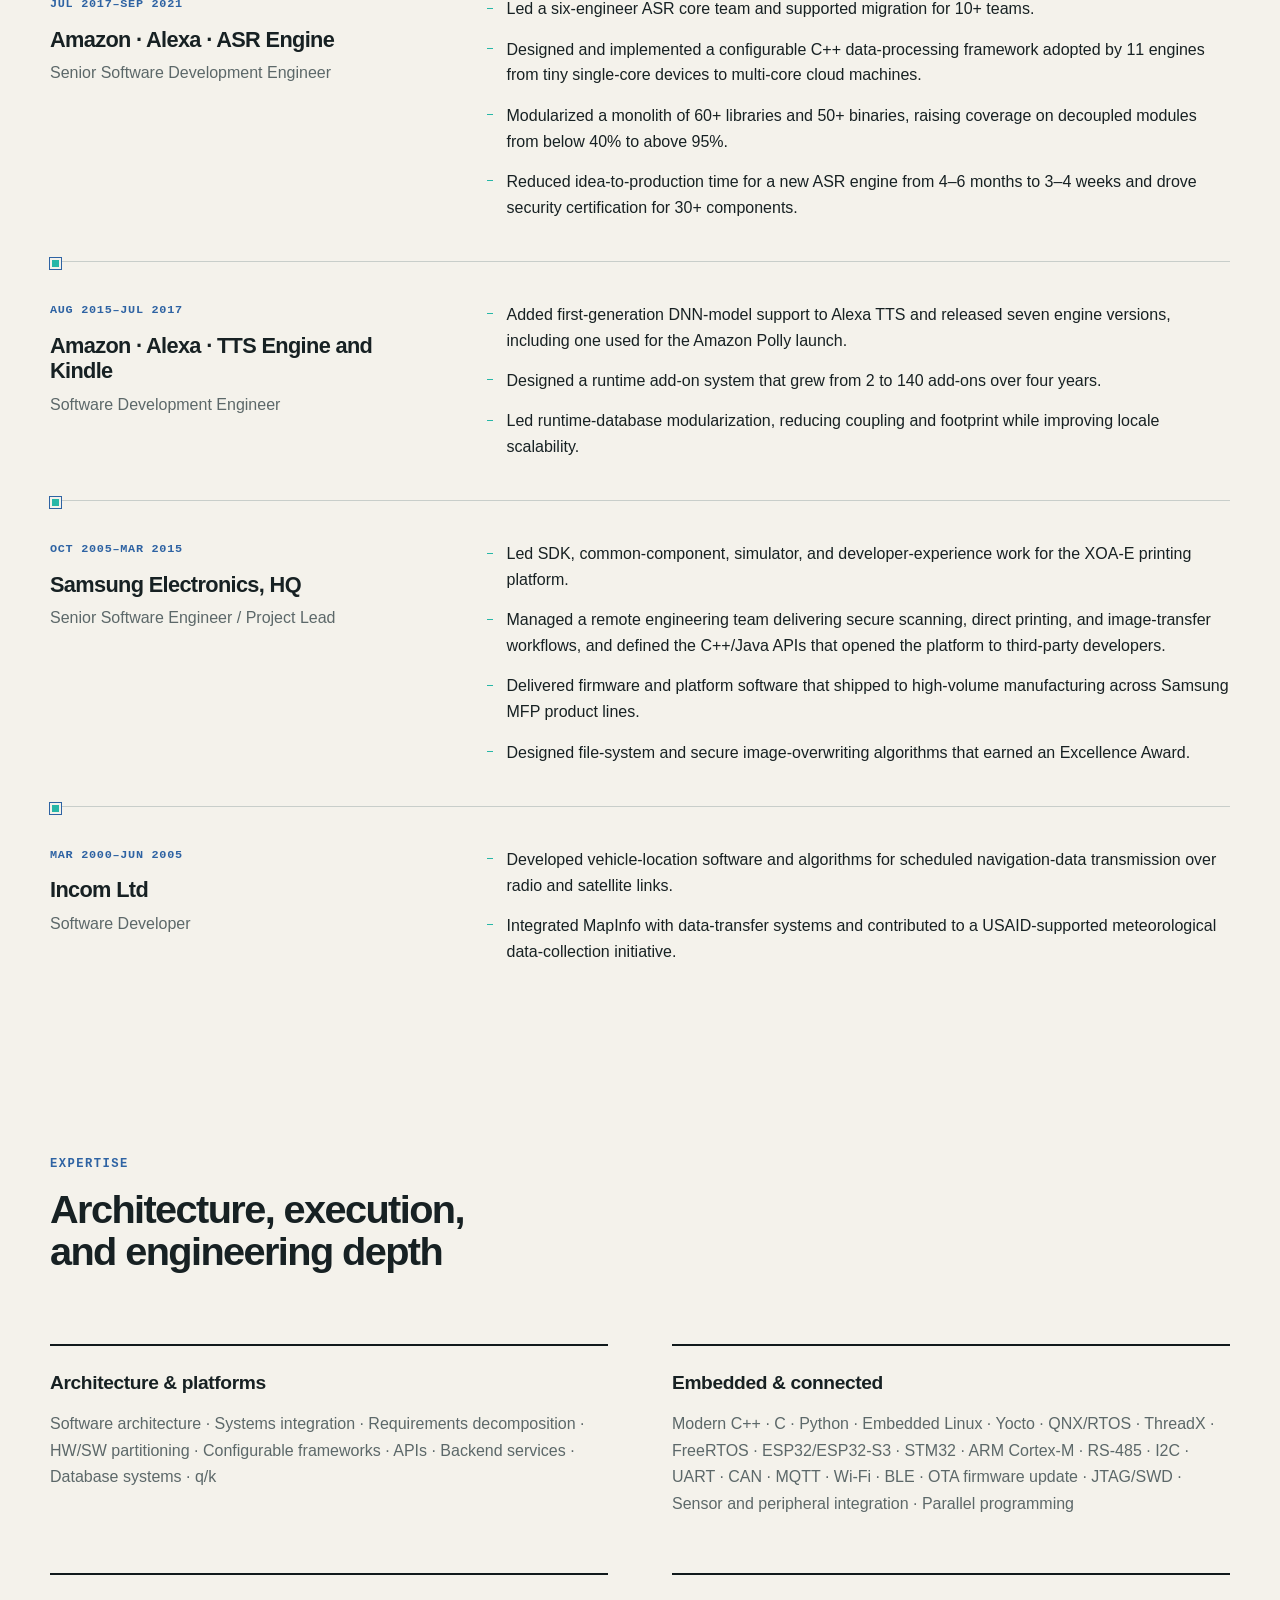
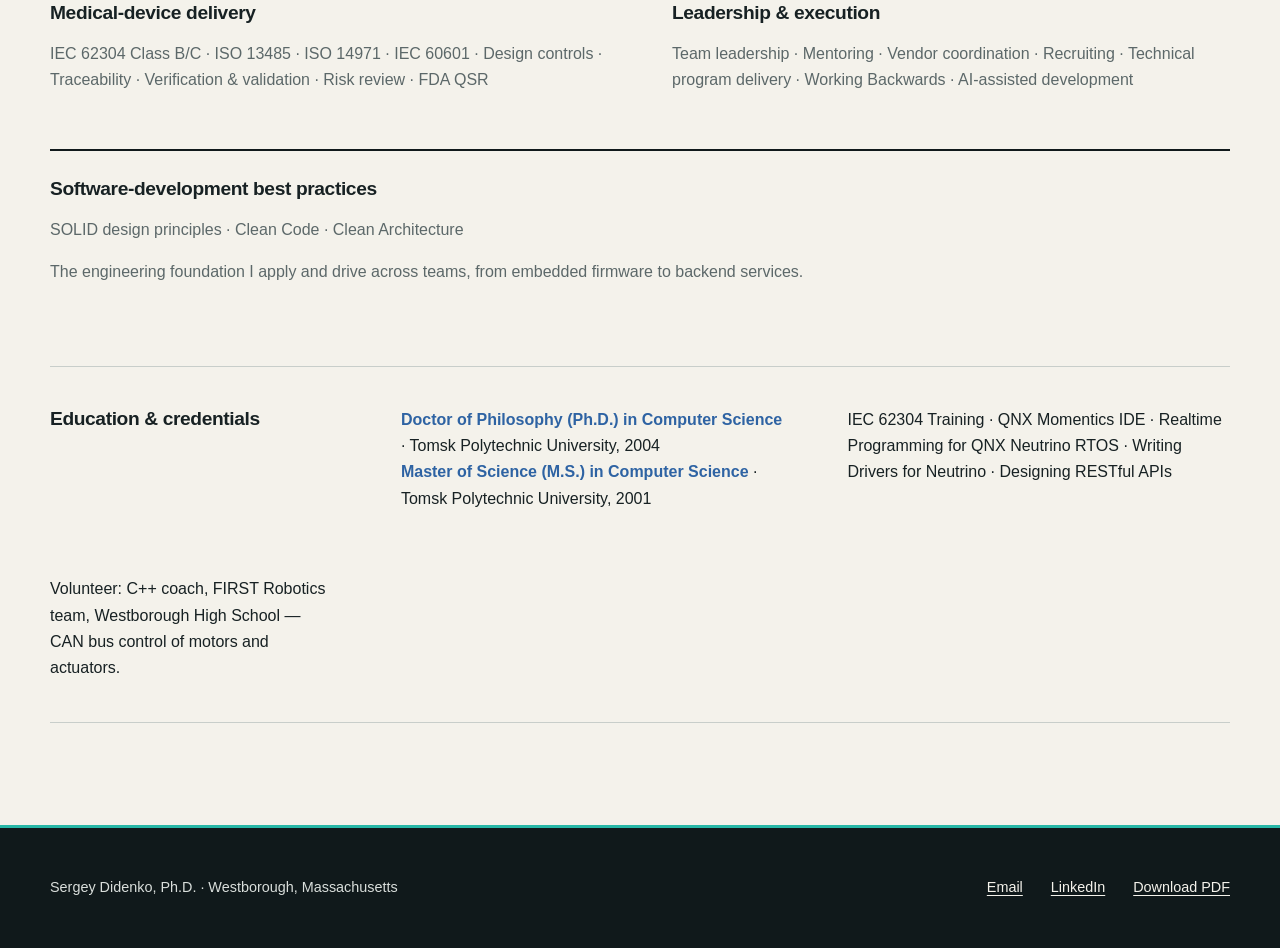
==== commit 04b04492: "Name the actual I2C devices on the GloMove bus AHT20 temperature/humidity, two INA3221 power monitor" ====
--- a/index.html
+++ b/index.html
@@ -62,7 +62,7 @@
       </article>
       <article class="experience-item reveal">
         <header><p class="date">Dec 2021–Aug 2023</p><h3>GloMove</h3><p>Founder &amp; Chief Systems Architect · personal venture, built evenings and weekends</p></header>
-        <ul><li>Wrote the complete device firmware from scratch in C and C++ for an ESP32/ESP32-S3 connected lighting platform — architecture, RTOS threading model, task priorities, sensor handling, wire protocols, and lighting effects.</li><li>Integrated six peripherals on a shared I2C bus including a real-time clock and power meters, drove the RS-485 link between power units and lights, and programmed and debugged custom PCBAs over JTAG/SWD alongside the hardware engineer.</li><li>Built the OTA firmware-update path end to end, and implemented BLE provisioning before consolidating on Wi-Fi-only provisioning.</li><li>Founded and led the product from concept toward production with a cross-functional hardware, embedded-software, and backend team, covering custom PCBAs, RF remote control, MQTT cloud connectivity, and mobile control.</li></ul>
+        <ul><li>Wrote the complete device firmware from scratch in C and C++ for an ESP32/ESP32-S3 connected lighting platform — architecture, RTOS threading model, task priorities, sensor handling, wire protocols, and lighting effects.</li><li>Integrated five devices on a shared I2C bus — an AHT20 temperature/humidity sensor, two INA3221 power monitors, and a DS3231 battery-backed RTC with its AT24C32 EEPROM — drove the RS-485 link between power units and lights, and programmed and debugged custom PCBAs over JTAG/SWD alongside the hardware engineer.</li><li>Built the OTA firmware-update path end to end, and implemented BLE provisioning before consolidating on Wi-Fi-only provisioning.</li><li>Founded and led the product from concept toward production with a cross-functional hardware, embedded-software, and backend team, covering custom PCBAs, RF remote control, MQTT cloud connectivity, and mobile control.</li></ul>
       </article>
       <article class="experience-item reveal">
         <header><p class="date">Dec 2021–Jan 2023</p><h3>Appian Corporation</h3><p>Lead Software Engineer</p></header>
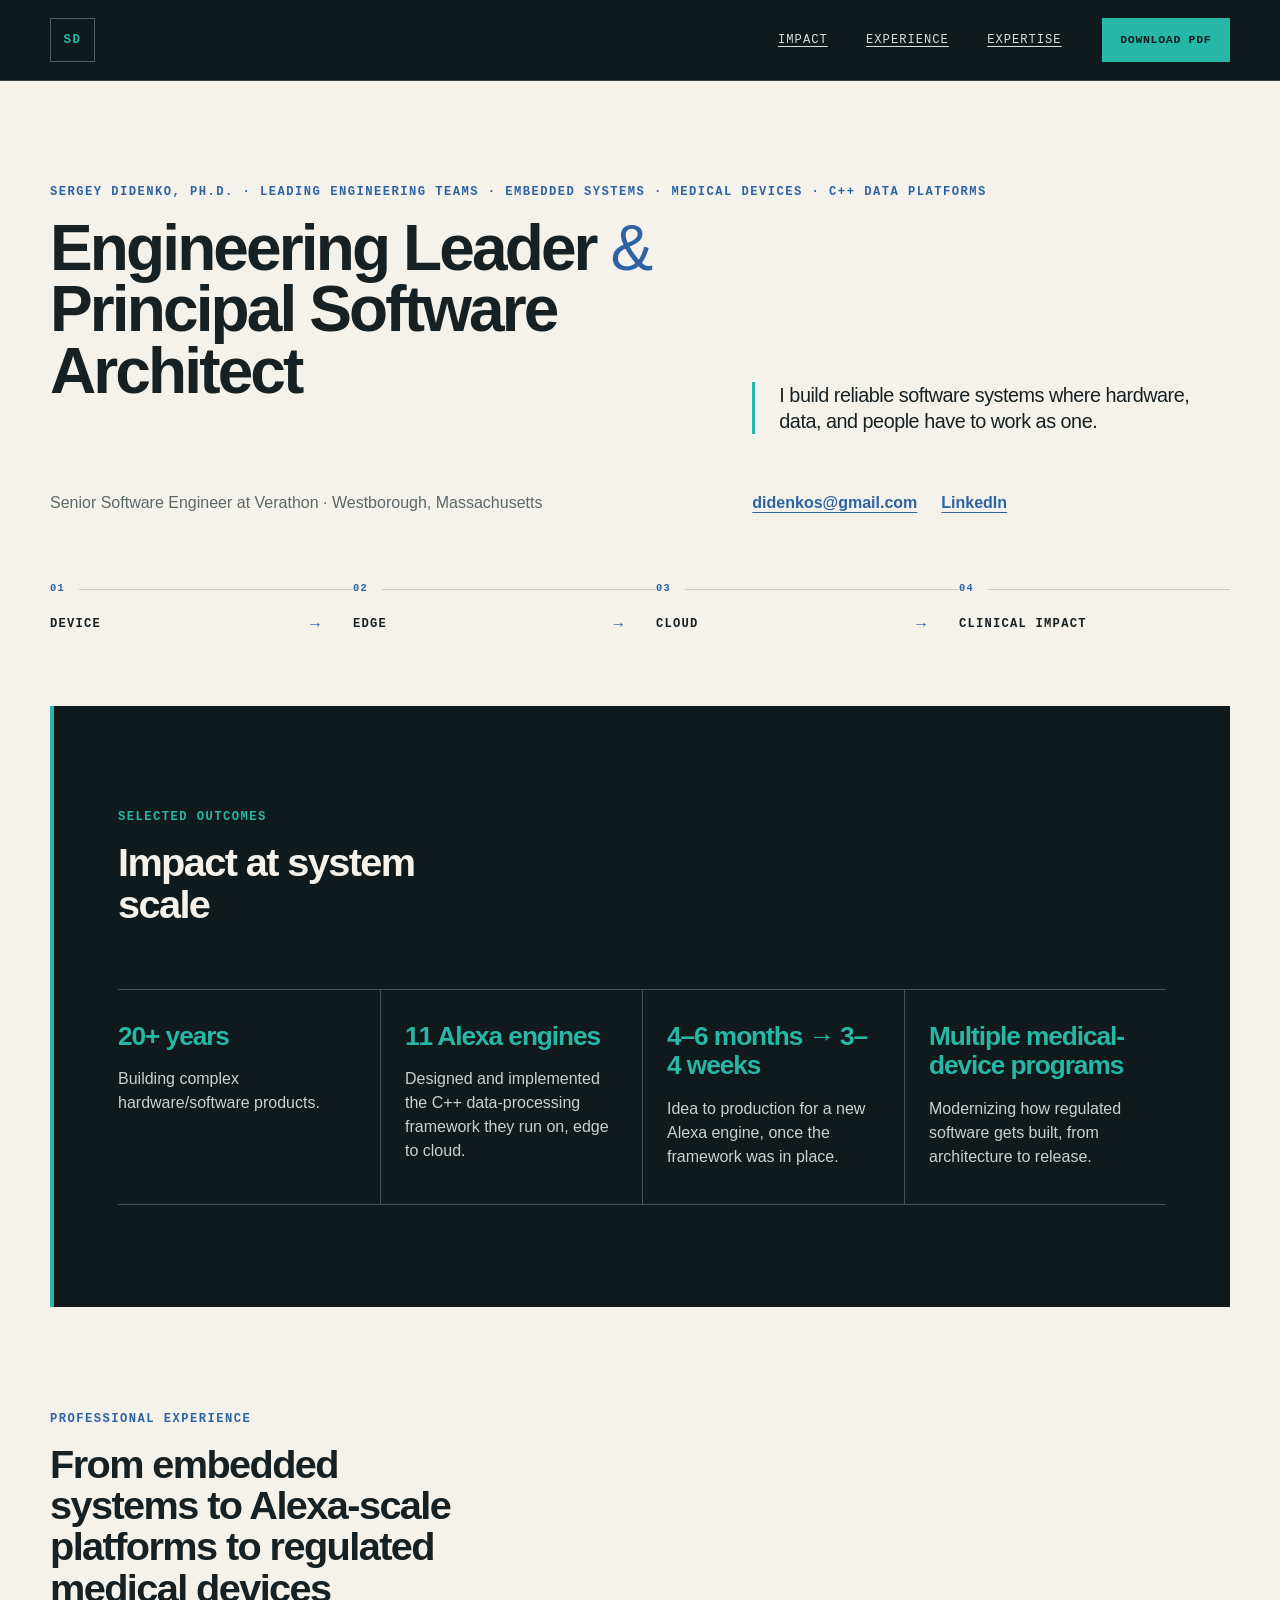
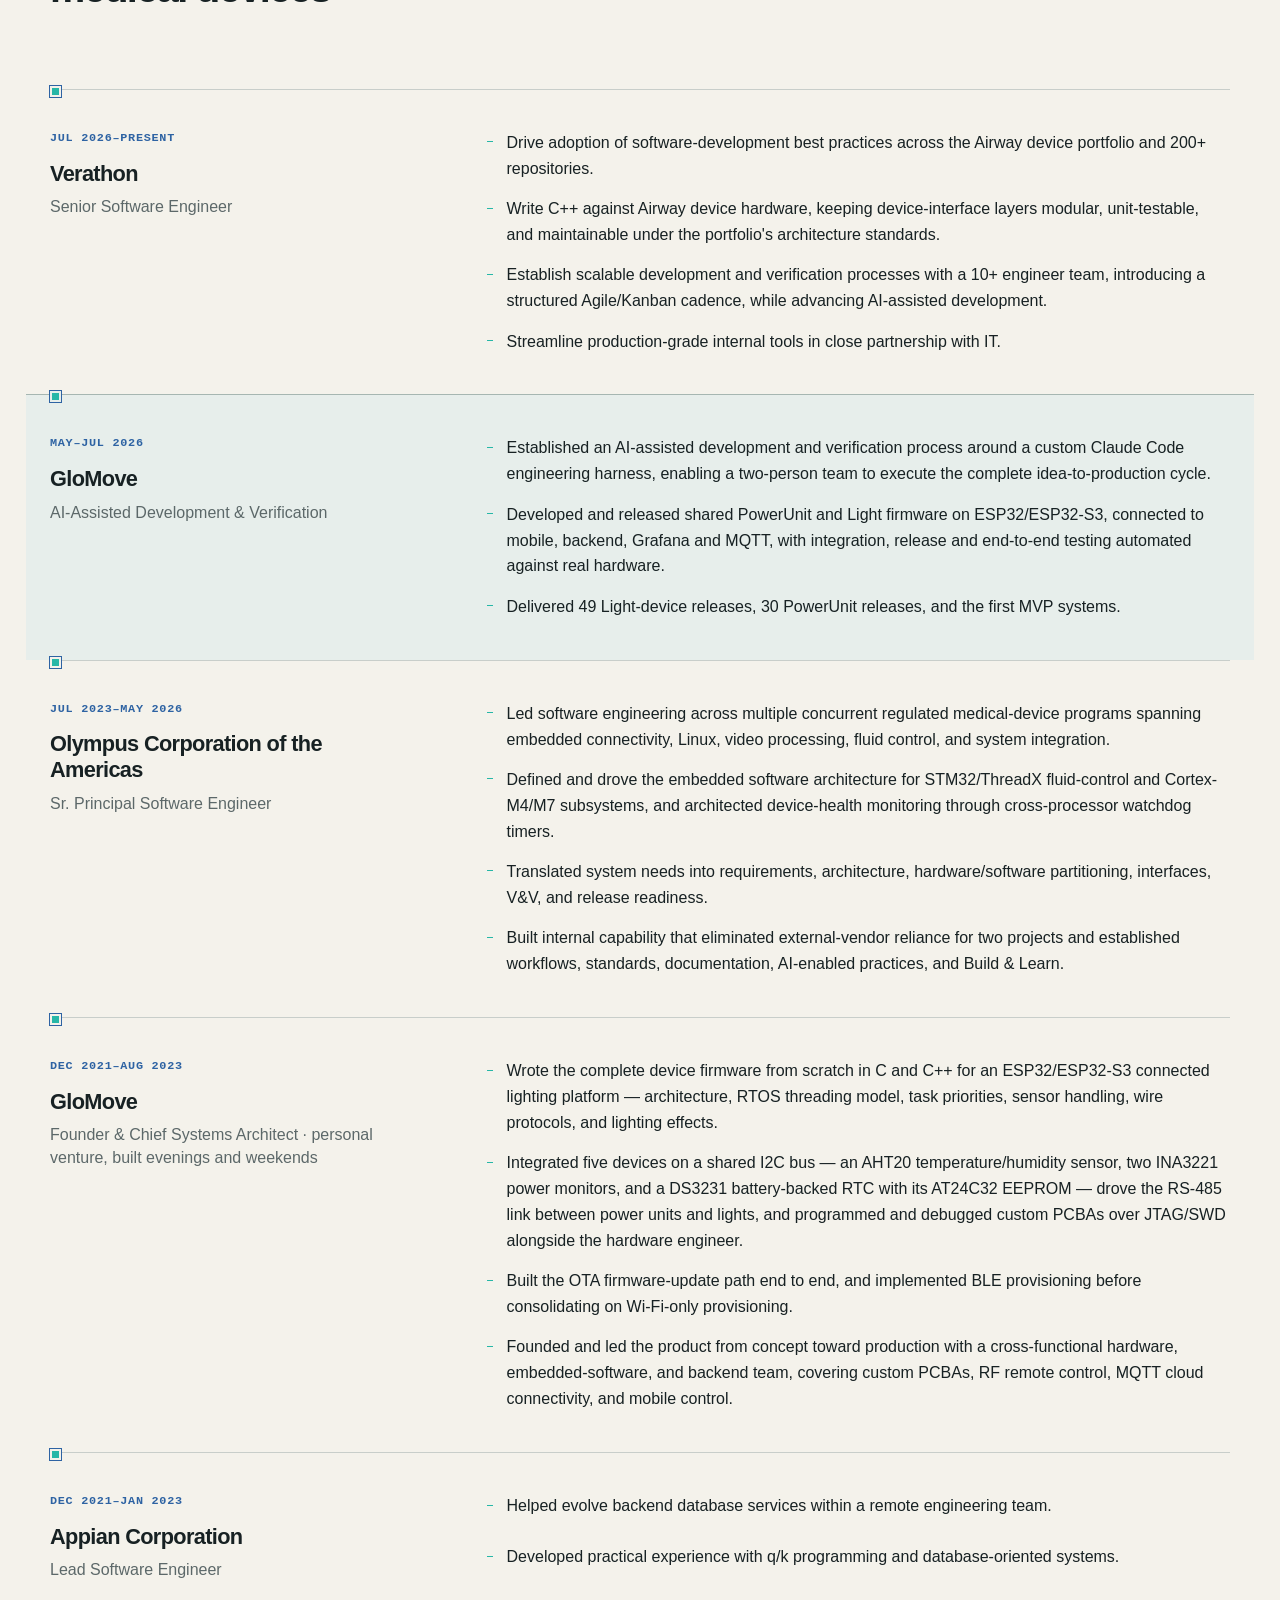
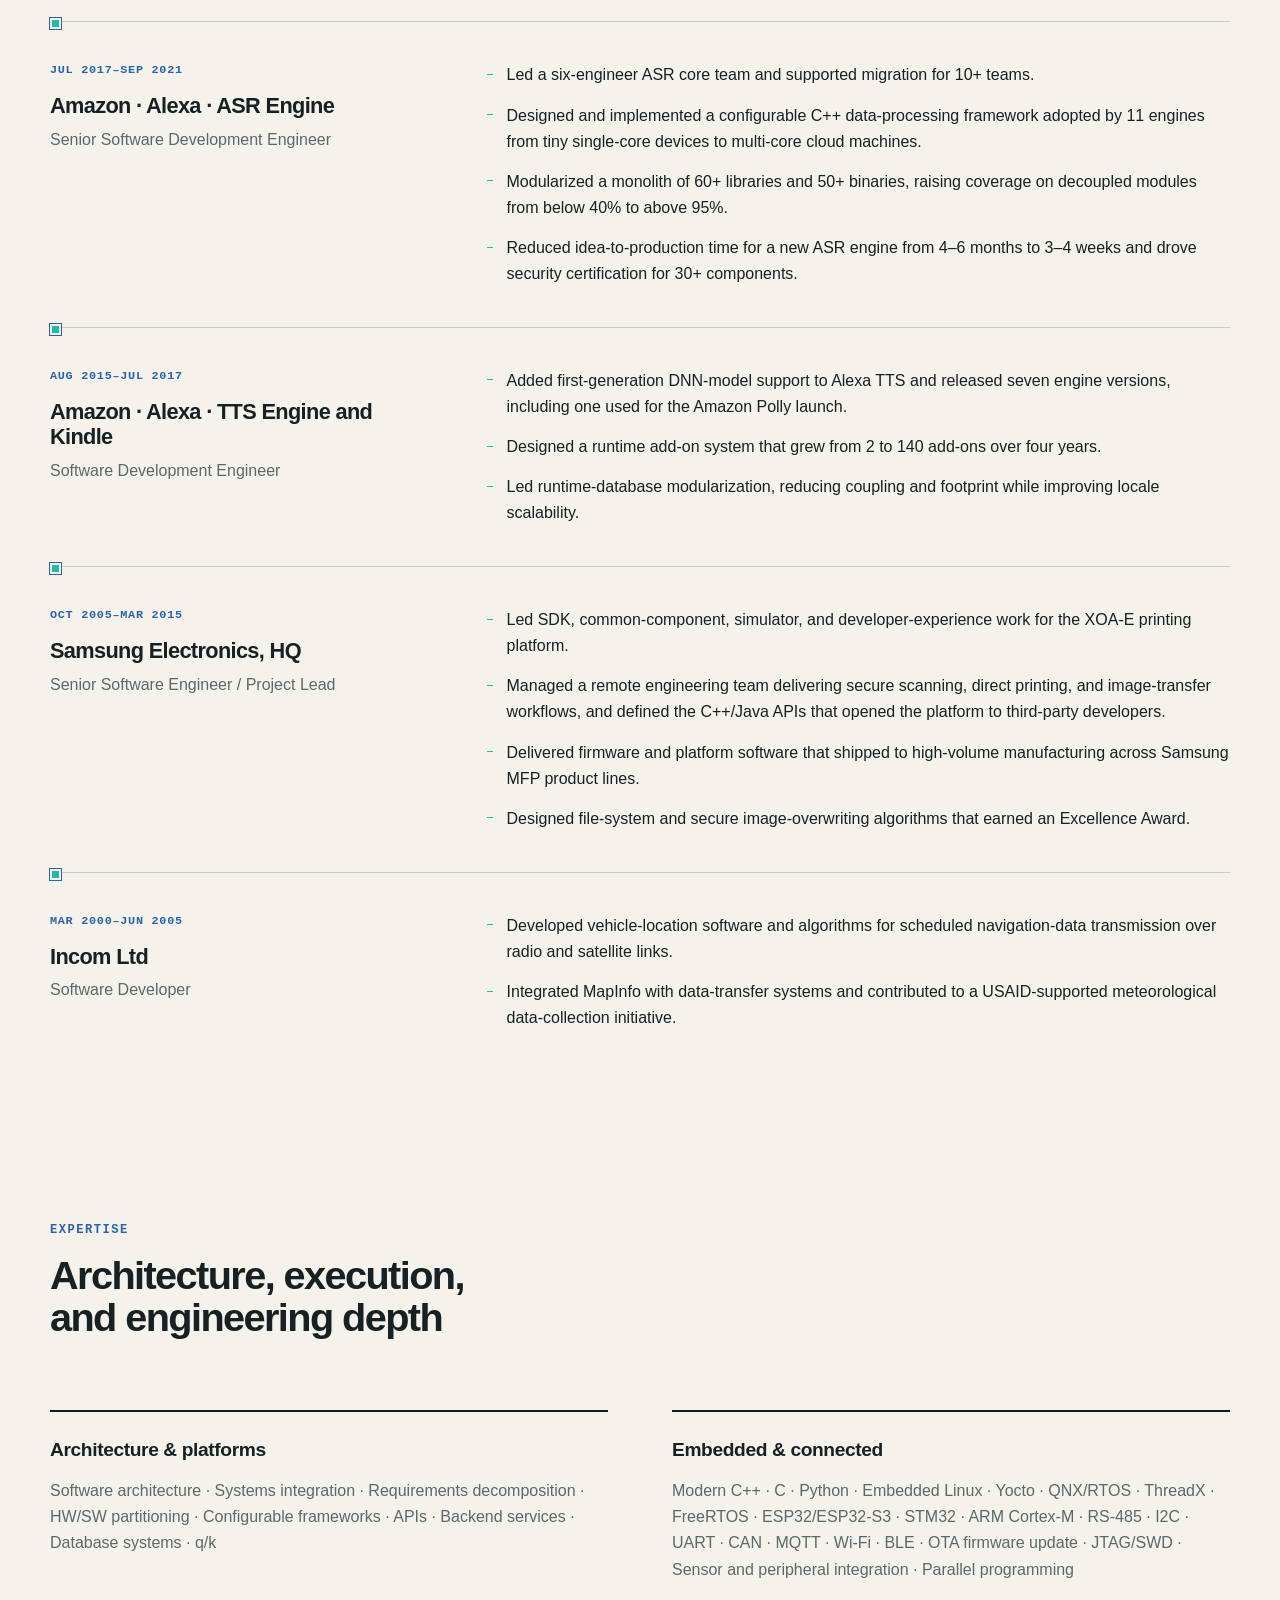
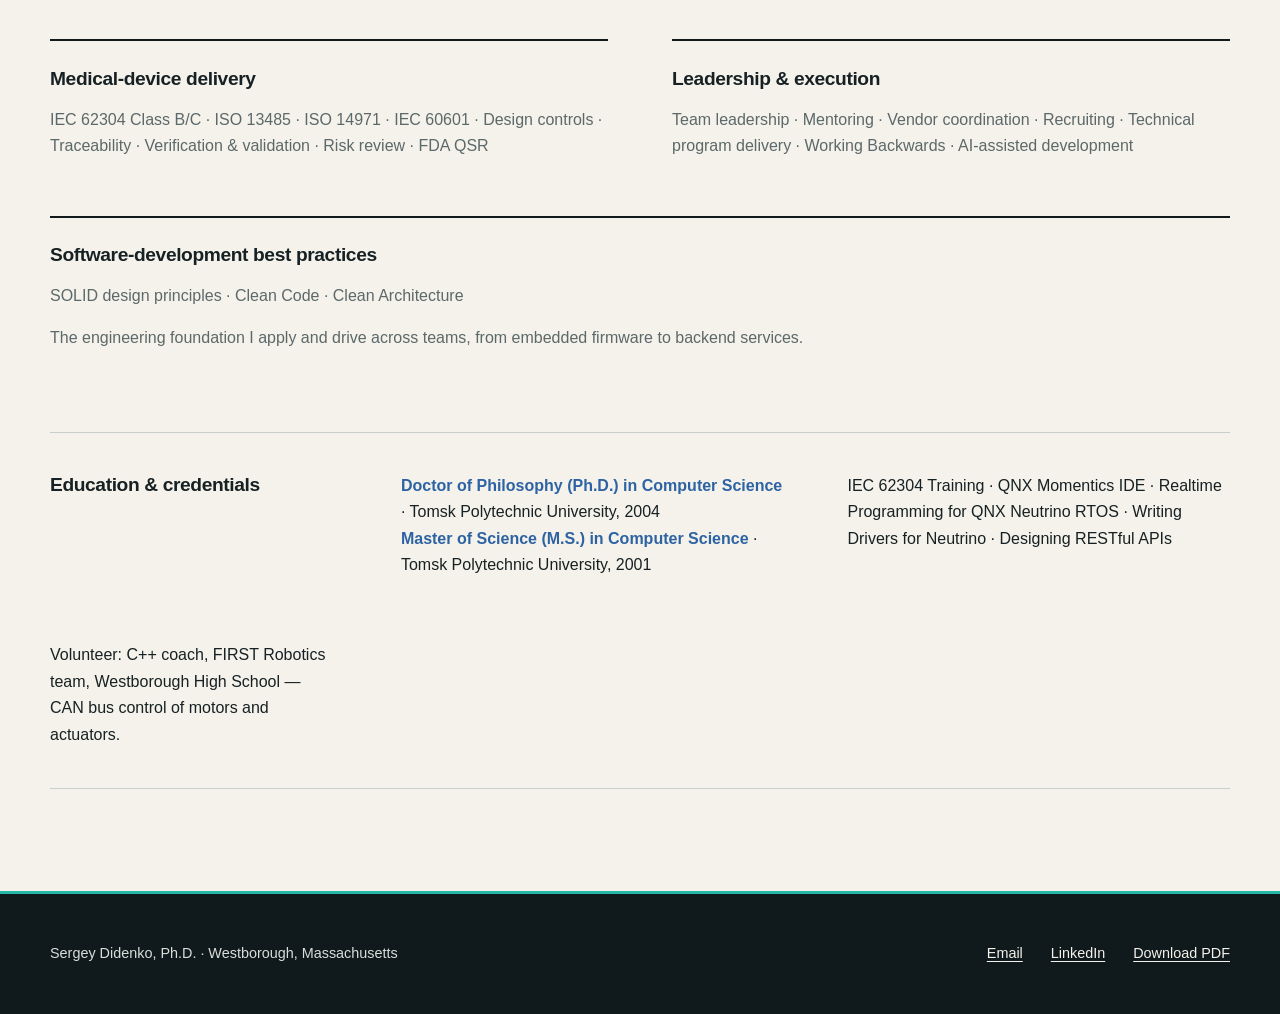
==== commit a6b37fde: "Add hands-on C++ work at Verathon; trim to hold two pages Sergey confirmed he writes C++ against Air" ====
--- a/index.html
+++ b/index.html
@@ -50,7 +50,7 @@
       <h2 class="reveal" id="experience-title">From embedded systems to Alexa-scale platforms to regulated medical devices</h2>
       <article class="experience-item reveal">
         <header><p class="date">Jul 2026–Present</p><h3>Verathon</h3><p>Senior Software Engineer</p></header>
-        <ul><li>Drive adoption of software-development best practices across the Airway device portfolio and 200+ repositories.</li><li>Establish scalable development and verification processes with a 10+ engineer team, introducing a structured Agile/Kanban cadence, while advancing AI-assisted development.</li><li>Streamline production-grade internal tools in close partnership with IT.</li></ul>
+        <ul><li>Drive adoption of software-development best practices across the Airway device portfolio and 200+ repositories.</li><li>Write C++ against Airway device hardware, keeping device-interface layers modular, unit-testable, and maintainable under the portfolio's architecture standards.</li><li>Establish scalable development and verification processes with a 10+ engineer team, introducing a structured Agile/Kanban cadence, while advancing AI-assisted development.</li><li>Streamline production-grade internal tools in close partnership with IT.</li></ul>
       </article>
       <article class="experience-item reveal featured-project">
         <header><p class="date">May–Jul 2026</p><h3>GloMove</h3><p>AI-Assisted Development &amp; Verification</p></header>
